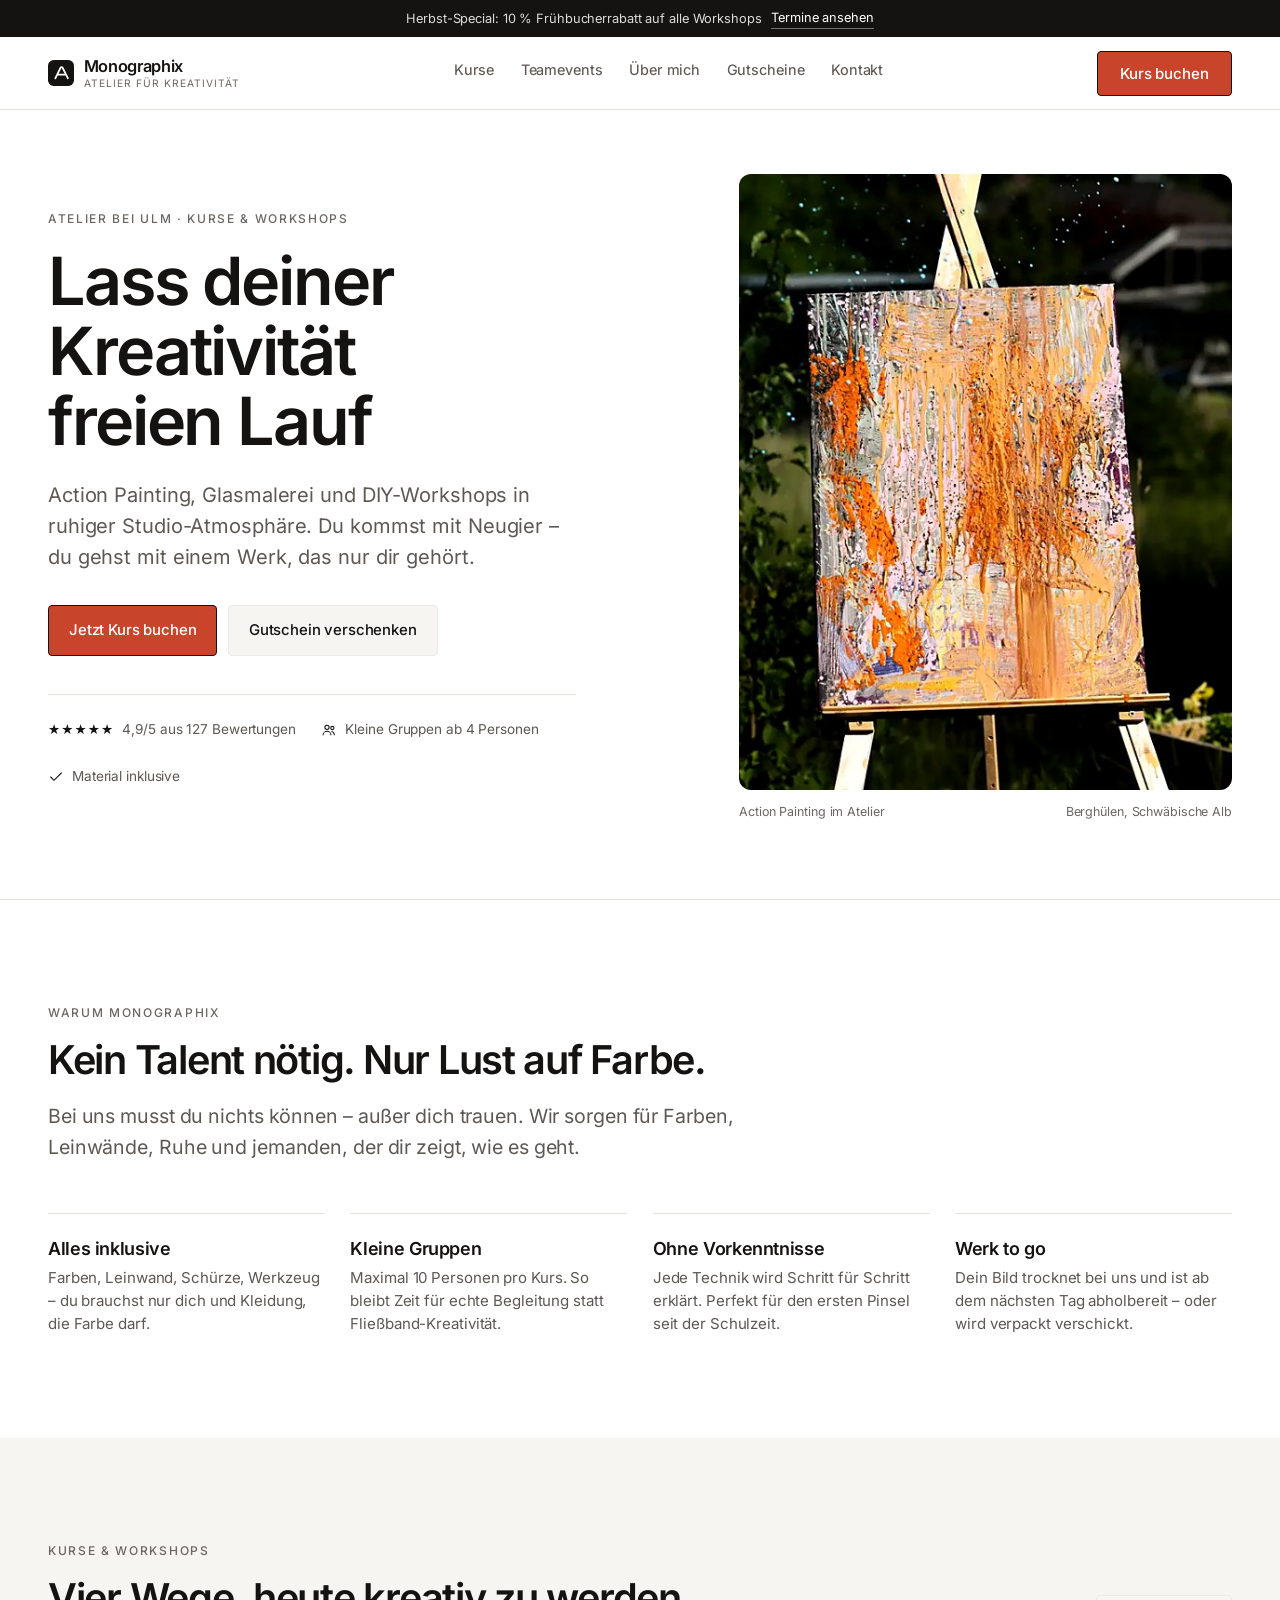
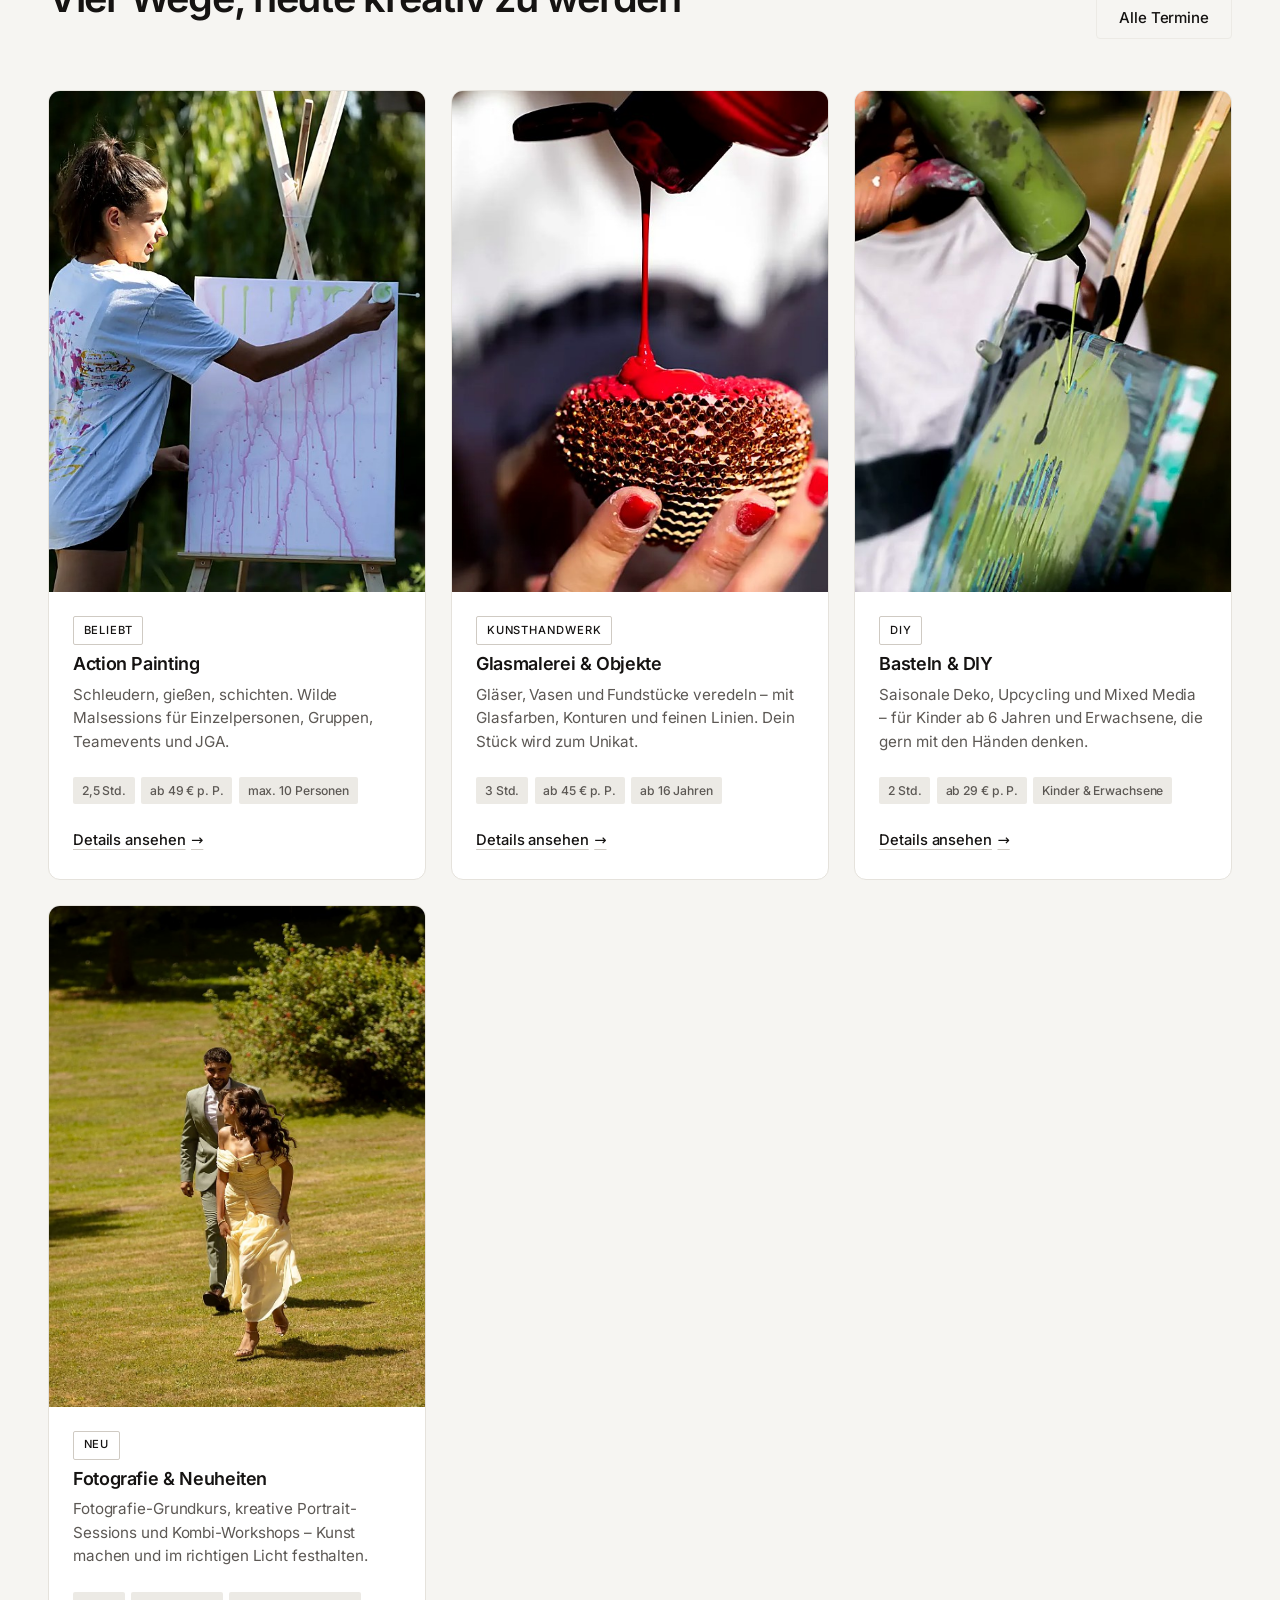
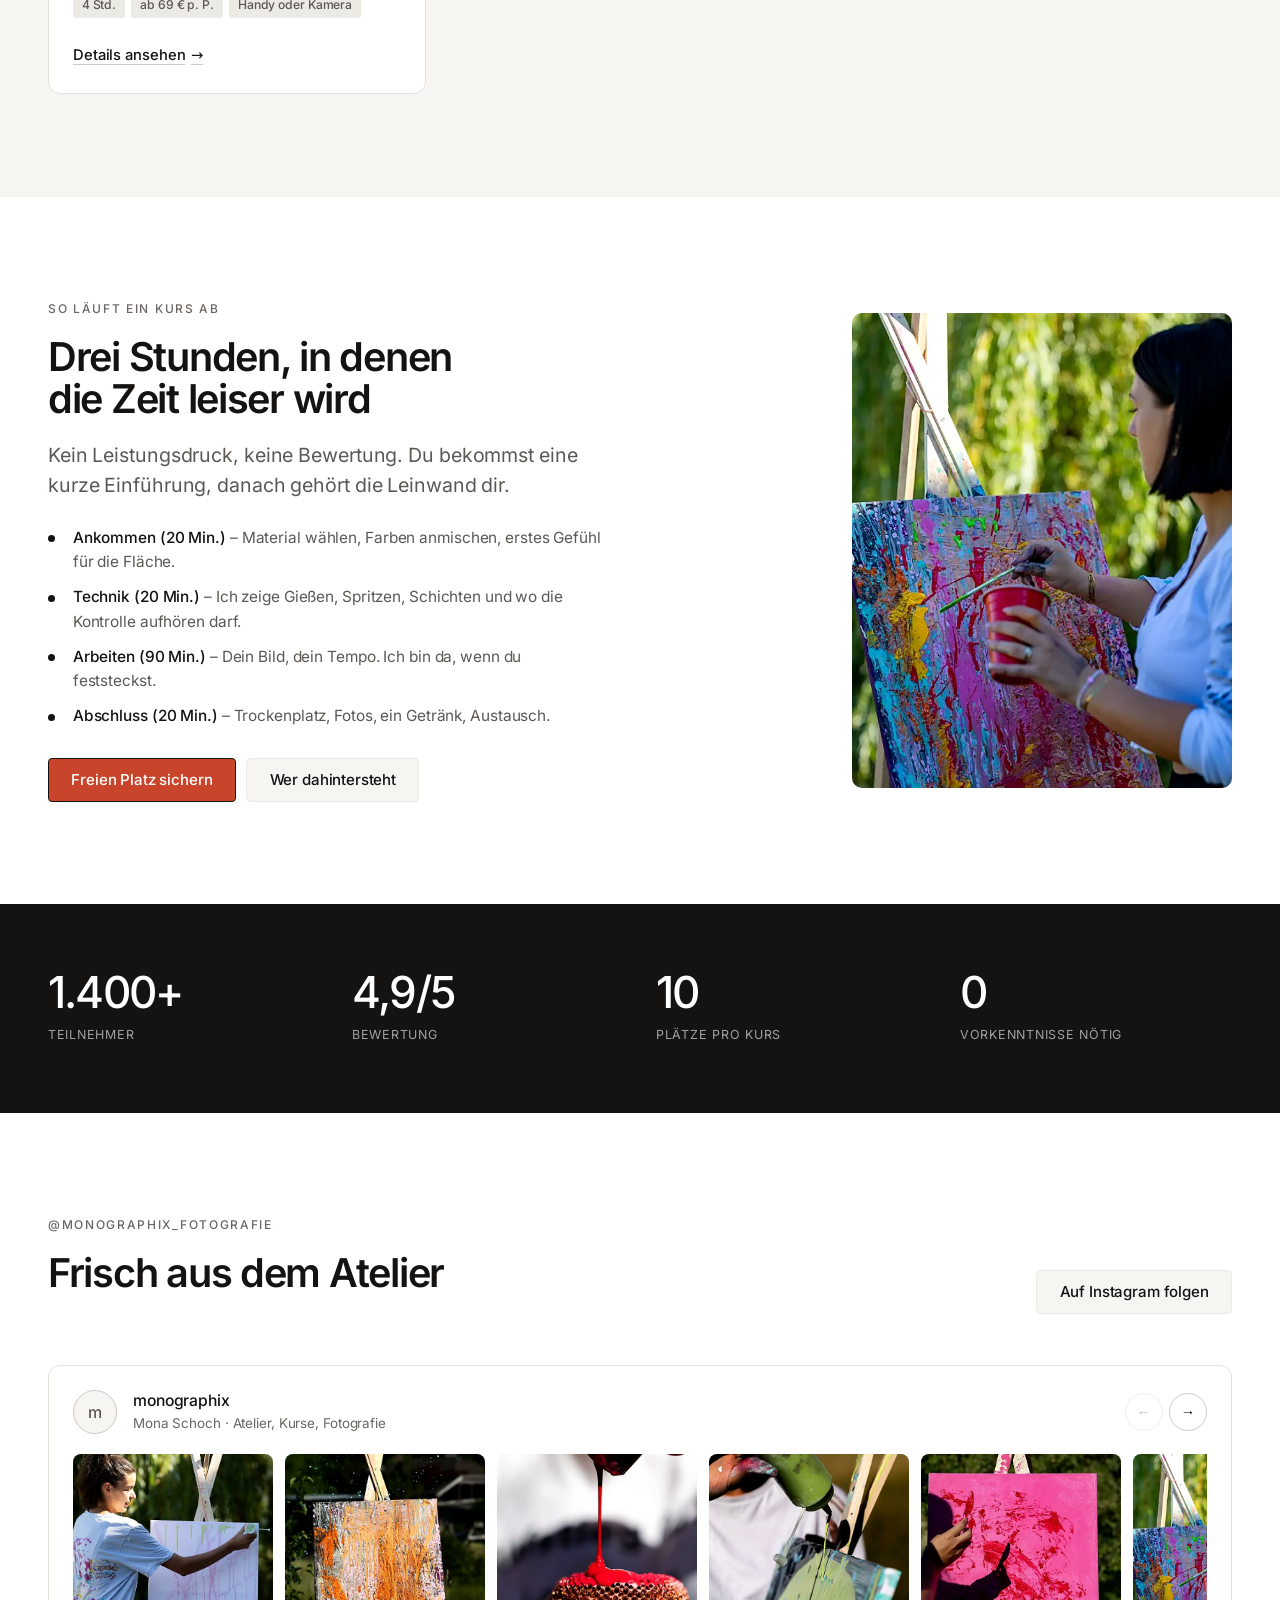
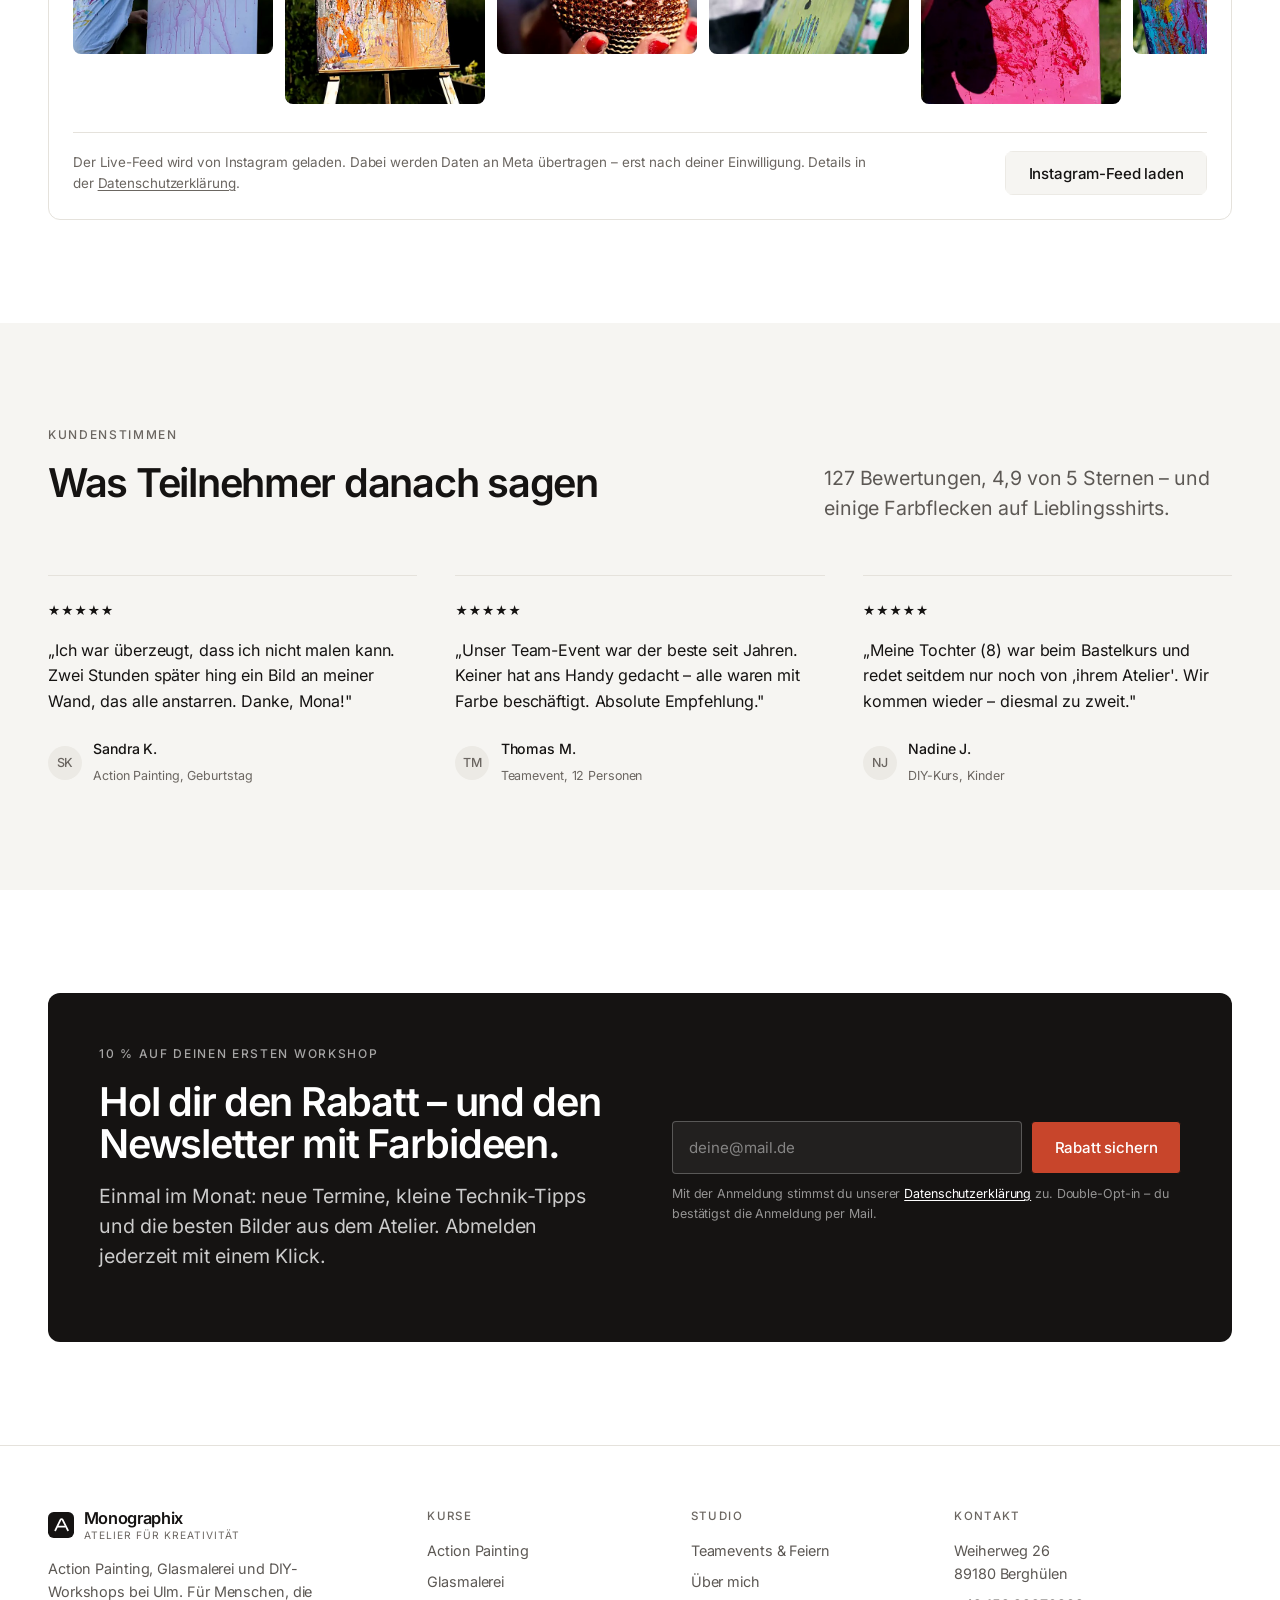
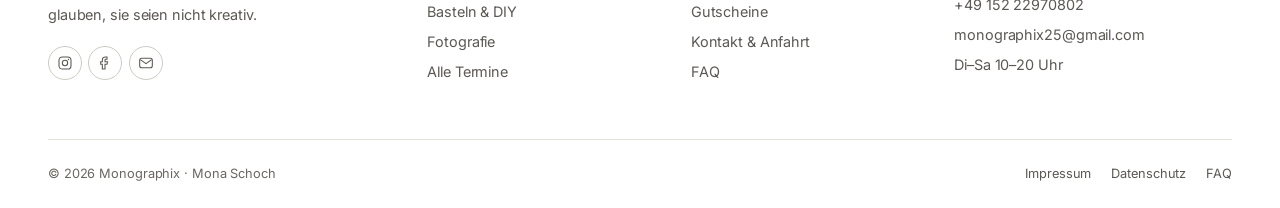
==== index.html @ a3a3164a "Monographix Website: Kurse, Teamevents, Gutscheine, Kontakt" ====
<!DOCTYPE html>
<html lang="de">
<head>
<meta charset="utf-8">
<meta name="viewport" content="width=device-width, initial-scale=1">
<title>Monographix – Action Painting &amp; Kunstworkshops bei Ulm</title>
<meta name="description" content="Action Painting, Glasmalerei, DIY-Workshops und Fotokurse im Atelier Monographix bei Ulm. Kleine Gruppen, alle Materialien inklusive, keine Vorkenntnisse nötig. Jetzt Platz sichern.">
<link rel="canonical" href="https://www.monographix-studio.de/">
<meta property="og:type" content="website">
<meta property="og:title" content="Monographix – Lass deiner Kreativität freien Lauf">
<meta property="og:description" content="Action Painting & Kunstworkshops bei Ulm: Farbe, Ruhe und ein Werk, das du mit nach Hause nimmst.">
<meta property="og:image" content="assets/img/photos/hero.jpg">
<meta name="theme-color" content="#151312">
<link rel="icon" href="assets/img/favicon.svg" type="image/svg+xml">
<link rel="preload" href="assets/fonts/inter-latin.woff2" as="font" type="font/woff2" crossorigin>
<link rel="stylesheet" href="assets/css/style.css">
<script>document.documentElement.classList.add("js");</script>

<link rel="preload" as="image" href="assets/img/photos/hero.jpg" fetchpriority="high">
<script type="application/ld+json">
{
  "@context": "https://schema.org",
  "@type": "ArtStudio",
  "name": "Monographix – Atelier für Action Painting & Kunstworkshops",
  "image": "assets/img/photos/hero.jpg",
  "url": "https://www.monographix-studio.de/",
  "telephone": "+49 152 22970802",
  "email": "monographix25@gmail.com",
  "priceRange": "€€",
  "address": {
    "@type": "PostalAddress",
    "streetAddress": "Weiherweg 26",
    "postalCode": "89180",
    "addressLocality": "Berghülen",
    "addressRegion": "Baden-Württemberg",
    "addressCountry": "DE"
  },
  "sameAs": ["https://www.instagram.com/monographix_fotografie/"],
  "openingHoursSpecification": [{
    "@type": "OpeningHoursSpecification",
    "dayOfWeek": ["Tuesday","Wednesday","Thursday","Friday","Saturday"],
    "opens": "10:00",
    "closes": "20:00"
  }]
}
</script>
</head>
<body>
<a class="skip-link" href="#main">Zum Inhalt springen</a>

<div class="topbar">
  <div class="topbar__inner">
    <span>Herbst-Special: 10&nbsp;% Frühbucherrabatt auf alle Workshops</span>
    <a href="kurse.html">Termine ansehen</a>
  </div>
</div>

<header class="site-header">
  <div class="container">
    <nav class="nav" aria-label="Hauptnavigation">
      <a class="brand" href="index.html">
        <img class="brand__mark" src="assets/img/logo.svg" alt="" width="26" height="26">
        <span>Monographix<small>Atelier für Kreativität</small></span>
      </a>
      <ul class="nav__links" id="nav-links">
        <li><a href="kurse.html">Kurse</a></li>
        <li><a href="teamevents.html">Teamevents</a></li>
        <li><a href="ueber-mich.html">Über mich</a></li>
        <li><a href="gutscheine.html">Gutscheine</a></li>
        <li><a href="kontakt.html">Kontakt</a></li>
      </ul>
      <div class="nav__cta">
        <a class="btn" href="kurse.html#buchen">Kurs buchen</a>
        <button class="nav__toggle" type="button" aria-expanded="false" aria-controls="nav-links" aria-label="Menü öffnen"><span aria-hidden="true"></span></button>
      </div>
    </nav>
  </div>
</header>

<main id="main">

  <!-- Hero -->
  <section class="hero">
    <div class="container hero__inner">
      <div class="hero__copy">
        <p class="eyebrow">Atelier bei Ulm · Kurse &amp; Workshops</p>
        <h1>Lass deiner Kreativität <em>freien Lauf</em></h1>
        <p class="lead">Action Painting, Glasmalerei und DIY-Workshops in ruhiger Studio-Atmosphäre. Du kommst mit Neugier – du gehst mit einem Werk, das nur dir gehört.</p>
        <div class="btn-row hero__actions">
          <a class="btn btn--lg" href="kurse.html#buchen">Jetzt Kurs buchen</a>
          <a class="btn btn--ghost btn--lg" href="gutscheine.html">Gutschein verschenken</a>
        </div>
        <div class="hero__proof">
          <div class="hero__proof-item">
            <span class="stars" aria-hidden="true">★★★★★</span>
            <span>4,9/5 aus 127 Bewertungen</span>
          </div>
          <div class="hero__proof-item">
            <svg viewBox="0 0 24 24" fill="none" stroke="currentColor" stroke-width="1.6" aria-hidden="true"><circle cx="9" cy="8" r="3.2"/><circle cx="17" cy="9" r="2.4"/><path d="M3 20c0-3.3 2.7-6 6-6s6 2.7 6 6M15.5 14.2c2.6.4 4.5 2.7 4.5 5.8"/></svg>
            <span>Kleine Gruppen ab 4 Personen</span>
          </div>
          <div class="hero__proof-item">
            <svg viewBox="0 0 24 24" fill="none" stroke="currentColor" stroke-width="1.6" stroke-linecap="round" aria-hidden="true"><path d="M20 6 9 17l-5-5"/></svg>
            <span>Material inklusive</span>
          </div>
        </div>
      </div>

      <figure class="hero__media">
        <img src="assets/img/photos/hero.jpg" alt="Staffelei mit abstraktem Bild in Orange und Rosa im Garten des Ateliers" width="530" height="662" fetchpriority="high">
        <figcaption>
          <span>Action Painting im Atelier</span>
          <span>Berghülen, Schwäbische Alb</span>
        </figcaption>
      </figure>
    </div>
  </section>

  <!-- Vorteile -->
  <section class="section">
    <div class="container">
      <div class="section-head reveal">
        <p class="eyebrow">Warum Monographix</p>
        <h2>Kein Talent nötig. Nur Lust auf Farbe.</h2>
        <p class="lead">Bei uns musst du nichts können – außer dich trauen. Wir sorgen für Farben, Leinwände, Ruhe und jemanden, der dir zeigt, wie es geht.</p>
      </div>
      <div class="grid grid-4">
        <div class="feature reveal">
          <h3>Alles inklusive</h3>
          <p>Farben, Leinwand, Schürze, Werkzeug – du brauchst nur dich und Kleidung, die Farbe darf.</p>
        </div>
        <div class="feature reveal">
          <h3>Kleine Gruppen</h3>
          <p>Maximal 10 Personen pro Kurs. So bleibt Zeit für echte Begleitung statt Fließband-Kreativität.</p>
        </div>
        <div class="feature reveal">
          <h3>Ohne Vorkenntnisse</h3>
          <p>Jede Technik wird Schritt für Schritt erklärt. Perfekt für den ersten Pinsel seit der Schulzeit.</p>
        </div>
        <div class="feature reveal">
          <h3>Werk to go</h3>
          <p>Dein Bild trocknet bei uns und ist ab dem nächsten Tag abholbereit – oder wird verpackt verschickt.</p>
        </div>
      </div>
    </div>
  </section>

  <!-- Kurse -->
  <section class="section section--cream" id="kurse">
    <div class="container">
      <div class="section-head section-head--row reveal">
        <div>
          <p class="eyebrow">Kurse &amp; Workshops</p>
          <h2>Vier Wege, heute kreativ zu werden</h2>
        </div>
        <a class="btn btn--ghost" href="kurse.html">Alle Termine</a>
      </div>

      <div class="grid grid-2">
        <article class="card reveal">
          <div class="card__media">
            <img src="assets/img/photos/action.jpg" alt="Teilnehmerin lässt rosa Farbe auf eine Leinwand tropfen" width="1200" height="900" loading="lazy">
          </div>
          <div class="card__body">
            <span class="badge">Beliebt</span>
            <h3>Action Painting</h3>
            <p>Schleudern, gießen, schichten. Wilde Malsessions für Einzelpersonen, Gruppen, Teamevents und JGA.</p>
            <div class="card__meta">
              <span class="tag">2,5 Std.</span>
              <span class="tag">ab 49 € p. P.</span>
              <span class="tag">max. 10 Personen</span>
            </div>
            <a class="card__link" href="action-painting.html">Details ansehen</a>
          </div>
        </article>

        <article class="card reveal">
          <div class="card__media">
            <img src="assets/img/photos/glas.jpg" alt="Rote Glasfarbe wird über ein vergoldetes Herz gegossen" width="1200" height="900" loading="lazy">
          </div>
          <div class="card__body">
            <span class="badge">Kunsthandwerk</span>
            <h3>Glasmalerei &amp; Objekte</h3>
            <p>Gläser, Vasen und Fundstücke veredeln – mit Glasfarben, Konturen und feinen Linien. Dein Stück wird zum Unikat.</p>
            <div class="card__meta">
              <span class="tag">3 Std.</span>
              <span class="tag">ab 45 € p. P.</span>
              <span class="tag">ab 16 Jahren</span>
            </div>
            <a class="card__link" href="glasmalerei.html">Details ansehen</a>
          </div>
        </article>

        <article class="card reveal">
          <div class="card__media">
            <img src="assets/img/photos/basteln.jpg" alt="Grüne Farbe wird aus einer Flasche auf eine Leinwand gegossen" width="1200" height="900" loading="lazy">
          </div>
          <div class="card__body">
            <span class="badge">DIY</span>
            <h3>Basteln &amp; DIY</h3>
            <p>Saisonale Deko, Upcycling und Mixed Media – für Kinder ab 6 Jahren und Erwachsene, die gern mit den Händen denken.</p>
            <div class="card__meta">
              <span class="tag">2 Std.</span>
              <span class="tag">ab 29 € p. P.</span>
              <span class="tag">Kinder &amp; Erwachsene</span>
            </div>
            <a class="card__link" href="basteln-diy.html">Details ansehen</a>
          </div>
        </article>

        <article class="card reveal">
          <div class="card__media">
            <img src="assets/img/photos/foto-hochzeit.jpg" alt="Brautpaar auf einer Wiese – Fotografie im natürlichen Licht" width="900" height="1125" loading="lazy">
          </div>
          <div class="card__body">
            <span class="badge">Neu</span>
            <h3>Fotografie &amp; Neuheiten</h3>
            <p>Fotografie-Grundkurs, kreative Portrait-Sessions und Kombi-Workshops – Kunst machen und im richtigen Licht festhalten.</p>
            <div class="card__meta">
              <span class="tag">4 Std.</span>
              <span class="tag">ab 69 € p. P.</span>
              <span class="tag">Handy oder Kamera</span>
            </div>
            <a class="card__link" href="fotografie.html">Details ansehen</a>
          </div>
        </article>
      </div>
    </div>
  </section>

  <!-- Ablauf / editorial -->
  <section class="section">
    <div class="container">
      <div class="split">
        <div class="reveal">
          <p class="eyebrow">So läuft ein Kurs ab</p>
          <h2>Drei Stunden, in denen die Zeit leiser wird</h2>
          <p class="lead">Kein Leistungsdruck, keine Bewertung. Du bekommst eine kurze Einführung, danach gehört die Leinwand dir.</p>
          <ol class="checklist" style="margin-top:1.6rem">
            <li><strong>Ankommen (20 Min.)</strong> – Material wählen, Farben anmischen, erstes Gefühl für die Fläche.</li>
            <li><strong>Technik (20 Min.)</strong> – Ich zeige Gießen, Spritzen, Schichten und wo die Kontrolle aufhören darf.</li>
            <li><strong>Arbeiten (90 Min.)</strong> – Dein Bild, dein Tempo. Ich bin da, wenn du feststeckst.</li>
            <li><strong>Abschluss (20 Min.)</strong> – Trockenplatz, Fotos, ein Getränk, Austausch.</li>
          </ol>
          <div class="btn-row" style="margin-top:1.8rem">
            <a class="btn" href="kurse.html#buchen">Freien Platz sichern</a>
            <a class="btn btn--ghost" href="ueber-mich.html">Wer dahintersteht</a>
          </div>
        </div>
        <figure class="reveal" style="margin:0">
          <img src="assets/img/photos/portrait.jpg" alt="Mona Schoch arbeitet an einer farbigen Leinwand im Atelier" width="595" height="744" loading="lazy" style="display:block;width:100%;max-width:380px;margin-left:auto;aspect-ratio:4/5;object-fit:cover;border-radius:10px;background:var(--paper-3)">
        </figure>
      </div>
    </div>
  </section>

  <!-- Zahlen -->
  <section class="section section--dark section--tight">
    <div class="container">
      <div class="stat-row">
        <div class="stat reveal"><b>1.400+</b><span>Teilnehmer</span></div>
        <div class="stat reveal"><b>4,9/5</b><span>Bewertung</span></div>
        <div class="stat reveal"><b>10</b><span>Plätze pro Kurs</span></div>
        <div class="stat reveal"><b>0</b><span>Vorkenntnisse nötig</span></div>
      </div>
    </div>
  </section>

  <!-- Instagram -->
  <section class="section" id="instagram">
    <div class="container">
      <div class="section-head section-head--row reveal">
        <div>
          <p class="eyebrow">@monographix_fotografie</p>
          <h2>Frisch aus dem Atelier</h2>
        </div>
        <a class="btn btn--ghost" href="https://www.instagram.com/monographix_fotografie/" target="_blank" rel="noopener noreferrer">Auf Instagram folgen</a>
      </div>

      <div class="ig reveal" data-slider>
        <div class="ig__shell">
          <div class="ig__head">
            <div class="ig__avatar" aria-hidden="true">m</div>
            <div class="ig__who">
              <b>monographix</b>
              <span>Mona Schoch · Atelier, Kurse, Fotografie</span>
            </div>
            <div class="ig__slider-nav">
              <button class="slider-btn" type="button" data-slider-prev aria-label="Vorherige Bilder">←</button>
              <button class="slider-btn" type="button" data-slider-next aria-label="Nächste Bilder">→</button>
            </div>
          </div>

          <div class="ig__grid" tabindex="0" role="group" aria-label="Instagram-Galerie, scrollbar">
            <a class="ig__item" href="https://www.instagram.com/monographix_fotografie/" target="_blank" rel="noopener noreferrer">
              <img src="assets/img/photos/action.jpg" alt="Rosa Farbe tropft auf die Leinwand" width="1000" height="1000" loading="lazy">
            </a>
            <a class="ig__item tall" href="https://www.instagram.com/monographix_fotografie/" target="_blank" rel="noopener noreferrer">
              <img src="assets/img/photos/hero.jpg" alt="Fertiges Bild auf der Staffelei" width="1000" height="1250" loading="lazy">
            </a>
            <a class="ig__item" href="https://www.instagram.com/monographix_fotografie/" target="_blank" rel="noopener noreferrer">
              <img src="assets/img/photos/glas.jpg" alt="Rote Farbe auf vergoldetem Objekt" width="1000" height="1000" loading="lazy">
            </a>
            <a class="ig__item" href="https://www.instagram.com/monographix_fotografie/" target="_blank" rel="noopener noreferrer">
              <img src="assets/img/photos/basteln.jpg" alt="Grüne Farbe wird gegossen" width="1000" height="1000" loading="lazy">
            </a>
            <a class="ig__item tall" href="https://www.instagram.com/monographix_fotografie/" target="_blank" rel="noopener noreferrer">
              <img src="assets/img/photos/fotografie.jpg" alt="Pinke Leinwand im Sonnenlicht" width="1000" height="1250" loading="lazy">
            </a>
            <a class="ig__item" href="https://www.instagram.com/monographix_fotografie/" target="_blank" rel="noopener noreferrer">
              <img src="assets/img/photos/portrait.jpg" alt="Arbeiten an einer bunten Leinwand" width="1000" height="1000" loading="lazy">
            </a>
            <a class="ig__item tall" href="https://www.instagram.com/monographix_fotografie/" target="_blank" rel="noopener noreferrer">
              <img src="assets/img/photos/g2.jpg" alt="Stillleben mit Glaslampe und Blumen" width="900" height="1125" loading="lazy">
            </a>
            <a class="ig__item" href="https://www.instagram.com/monographix_fotografie/" target="_blank" rel="noopener noreferrer">
              <img src="assets/img/photos/g3.jpg" alt="Kerzen und Rosen auf Holz" width="900" height="1125" loading="lazy">
            </a>
            <a class="ig__item" href="https://www.instagram.com/monographix_fotografie/" target="_blank" rel="noopener noreferrer">
              <img src="assets/img/photos/g1.jpg" alt="Paar-Portrait im hellen Licht" width="900" height="1125" loading="lazy">
            </a>
            <a class="ig__item tall" href="https://www.instagram.com/monographix_fotografie/" target="_blank" rel="noopener noreferrer">
              <img src="assets/img/photos/g6.jpg" alt="Waldweg im Herbstlicht" width="900" height="1125" loading="lazy">
            </a>
            <a class="ig__item" href="https://www.instagram.com/monographix_fotografie/" target="_blank" rel="noopener noreferrer">
              <img src="assets/img/photos/g5.jpg" alt="Küstenstraße im Abendlicht" width="900" height="1125" loading="lazy">
            </a>
          </div>

          <div class="ig__consent">
            <p>
              Der Live-Feed wird von Instagram geladen. Dabei werden Daten an Meta übertragen – erst nach deiner
              Einwilligung. Details in der <a href="datenschutz.html">Datenschutzerklärung</a>.
            </p>
            <div class="consent-box" data-consent-embed="instagram" data-title="Instagram-Feed von monographix" data-height="420" style="border:0;background:none;min-height:0;padding:0;display:block">
              <div class="consent-box__inner">
                <button class="btn btn--ghost" type="button" data-consent-accept data-src="https://www.instagram.com/monographix_fotografie/embed">
                  Instagram-Feed laden
                </button>
              </div>
            </div>
          </div>
        </div>
      </div>
    </div>
  </section>

  <!-- Stimmen -->
  <section class="section section--cream">
    <div class="container">
      <div class="section-head section-head--row reveal">
        <div>
          <p class="eyebrow">Kundenstimmen</p>
          <h2>Was Teilnehmer danach sagen</h2>
        </div>
        <p class="lead" style="max-width:34ch;margin:0">127 Bewertungen, 4,9 von 5 Sternen – und einige Farbflecken auf Lieblingsshirts.</p>
      </div>
      <div class="quote-grid">
        <blockquote class="quote reveal">
          <span class="stars" aria-hidden="true">★★★★★</span>
          <p>„Ich war überzeugt, dass ich nicht malen kann. Zwei Stunden später hing ein Bild an meiner Wand, das alle anstarren. Danke, Mona!"</p>
          <div class="quote__person">
            <span class="quote__avatar" aria-hidden="true">SK</span>
            <div><b>Sandra K.</b><span>Action Painting, Geburtstag</span></div>
          </div>
        </blockquote>
        <blockquote class="quote reveal">
          <span class="stars" aria-hidden="true">★★★★★</span>
          <p>„Unser Team-Event war der beste seit Jahren. Keiner hat ans Handy gedacht – alle waren mit Farbe beschäftigt. Absolute Empfehlung."</p>
          <div class="quote__person">
            <span class="quote__avatar" aria-hidden="true">TM</span>
            <div><b>Thomas M.</b><span>Teamevent, 12 Personen</span></div>
          </div>
        </blockquote>
        <blockquote class="quote reveal">
          <span class="stars" aria-hidden="true">★★★★★</span>
          <p>„Meine Tochter (8) war beim Bastelkurs und redet seitdem nur noch von ‚ihrem Atelier'. Wir kommen wieder – diesmal zu zweit."</p>
          <div class="quote__person">
            <span class="quote__avatar" aria-hidden="true">NJ</span>
            <div><b>Nadine J.</b><span>DIY-Kurs, Kinder</span></div>
          </div>
        </blockquote>
      </div>
    </div>
  </section>

  <!-- CTA + Newsletter -->
  <section class="section">
    <div class="container">
      <div class="cta-band reveal">
        <div class="split">
          <div>
            <p class="eyebrow">10 % auf deinen ersten Workshop</p>
            <h2>Hol dir den Rabatt – und den Newsletter mit Farbideen.</h2>
            <p class="lead">Einmal im Monat: neue Termine, kleine Technik-Tipps und die besten Bilder aus dem Atelier. Abmelden jederzeit mit einem Klick.</p>
          </div>
          <div>
            <form data-mailto="monographix25@gmail.com" class="newsletter" data-form data-subject="Newsletter-Anmeldung (10 % Rabatt)" data-endpoint="https://formsubmit.co/ajax/monographix25@gmail.com" novalidate>
              <label class="sr-only" for="nl-mail">E-Mail-Adresse</label>
              <input id="nl-mail" name="email" type="email" required placeholder="deine@mail.de" autocomplete="email">
              <button class="btn" type="submit">Rabatt sichern</button>
              <p class="form-note" style="color:rgba(255,255,255,.55);flex:1 1 100%">
                Mit der Anmeldung stimmst du unserer <a href="datenschutz.html" style="color:#fff">Datenschutzerklärung</a> zu. Double-Opt-in – du bestätigst die Anmeldung per Mail.
              </p>
              <p class="form-status" role="status"></p>
            </form>
          </div>
        </div>
      </div>
    </div>
  </section>

</main>

<footer class="site-footer">
  <div class="container">
    <div class="footer-grid">
      <div>
        <a class="brand" href="index.html">
          <img class="brand__mark" src="assets/img/logo.svg" alt="" width="26" height="26">
          <span>Monographix<small>Atelier für Kreativität</small></span>
        </a>
        <p style="max-width:32ch">Action Painting, Glasmalerei und DIY-Workshops bei Ulm. Für Menschen, die glauben, sie seien nicht kreativ.</p>
        <div class="social-row">
          <a href="https://www.instagram.com/monographix_fotografie/" target="_blank" rel="noopener noreferrer" aria-label="Instagram"><svg viewBox="0 0 24 24" width="16" height="16" fill="none" stroke="currentColor" stroke-width="1.6" aria-hidden="true"><rect x="3" y="3" width="18" height="18" rx="5"/><circle cx="12" cy="12" r="4"/><circle cx="17.2" cy="6.8" r="1.1" fill="currentColor" stroke="none"/></svg></a>
          <a href="https://www.facebook.com/mona.schoch/" target="_blank" rel="noopener noreferrer" aria-label="Facebook"><svg viewBox="0 0 24 24" width="16" height="16" fill="none" stroke="currentColor" stroke-width="1.6" aria-hidden="true"><path d="M15 3h-2.5A4.5 4.5 0 0 0 8 7.5V10H5.5v4H8v7h4v-7h3l.8-4H12V7.5c0-.6.4-1 1-1h2Z"/></svg></a>
          <a href="mailto:monographix25@gmail.com" aria-label="E-Mail schreiben"><svg viewBox="0 0 24 24" width="16" height="16" fill="none" stroke="currentColor" stroke-width="1.6" aria-hidden="true"><rect x="2.5" y="5" width="19" height="14" rx="3"/><path d="m3.5 7 8.5 6 8.5-6"/></svg></a>
        </div>
      </div>
      <div>
        <h3>Kurse</h3>
        <ul>
          <li><a href="action-painting.html">Action Painting</a></li>
          <li><a href="glasmalerei.html">Glasmalerei</a></li>
          <li><a href="basteln-diy.html">Basteln &amp; DIY</a></li>
          <li><a href="fotografie.html">Fotografie</a></li>
          <li><a href="kurse.html">Alle Termine</a></li>
        </ul>
      </div>
      <div>
        <h3>Studio</h3>
        <ul>
          <li><a href="teamevents.html">Teamevents &amp; Feiern</a></li>
          <li><a href="ueber-mich.html">Über mich</a></li>
          <li><a href="gutscheine.html">Gutscheine</a></li>
          <li><a href="kontakt.html">Kontakt &amp; Anfahrt</a></li>
          <li><a href="kontakt.html#faq">FAQ</a></li>
        </ul>
      </div>
      <div>
        <h3>Kontakt</h3>
        <ul>
          <li>Weiherweg 26<br>89180 Berghülen</li>
          <li><a href="tel:+4915222970802">+49 152 22970802</a></li>
          <li><a href="mailto:monographix25@gmail.com">monographix25@gmail.com</a></li>
          <li>Di–Sa 10–20 Uhr</li>
        </ul>
      </div>
    </div>
    <div class="footer-bottom">
      <span>© <span data-year>2026</span> Monographix · Mona Schoch</span>
      <div class="btn-row" style="gap:1.25rem">
        <a href="impressum.html">Impressum</a>
        <a href="datenschutz.html">Datenschutz</a>
        <a href="kontakt.html#faq">FAQ</a>
      </div>
    </div>
  </div>
</footer>

<div class="mobile-cta">
  <a class="btn btn--ghost" href="gutscheine.html">Gutschein</a>
  <a class="btn" href="kurse.html#buchen">Kurs buchen</a>
</div>

<script src="assets/js/main.js" defer></script>
</body>
</html>
---- assets/css/style.css ----
@charset "UTF-8";
/* =========================================================
   MONOGRAPHIX – Atelier für Action Painting & Kunstworkshops
   Designsystem 2.0 – reduziert, editorial, hell

   1. Schriften
   2. Tokens
   3. Basis
   4. Layout
   5. Buttons & Labels
   6. Header
   7. Hero
   8. Sektionen & Karten
   9. Kurse
  10. Instagram
  11. Stimmen
  12. Formulare, Kalender, FAQ
  13. Footer
  14. Utilities & Motion
   ========================================================= */

/* ---------- 1. Schriften ---------- */
@font-face {
  font-family: "Inter";
  src: url("../fonts/inter-latin.woff2") format("woff2");
  font-weight: 400 700;
  font-style: normal;
  font-display: swap;
  unicode-range: U+0000-00FF, U+0131, U+0152-0153, U+02BB-02BC, U+02C6, U+02DA,
    U+02DC, U+0304, U+0308, U+0329, U+2000-206F, U+20AC, U+2122, U+2191, U+2193,
    U+2212, U+2215, U+FEFF, U+FFFD;
}
@font-face {
  font-family: "Inter";
  src: url("../fonts/inter-latin-ext.woff2") format("woff2");
  font-weight: 400 700;
  font-style: normal;
  font-display: swap;
  unicode-range: U+0100-02BA, U+02BD-02C5, U+02C7-02CC, U+02CE-02D7, U+02DD-02FF,
    U+0304, U+0308, U+0329, U+1D00-1DBF, U+1E00-1E9F, U+1EF2-1EFF, U+2020,
    U+20A0-20AB, U+20AD-20C4, U+2113, U+2C60-2C7F, U+A720-A7FF;
}

/* ---------- 2. Tokens ---------- */
:root {
  --ink: #151312;
  --ink-soft: #5c5854;
  --muted: #6b6661;
  --paper: #ffffff;
  --paper-2: #f6f5f2;
  --paper-3: #eceae5;
  --line: #e5e2dc;
  --line-strong: #cfcac3;
  --accent: #c8452b;

  --font-body: "Inter", "Segoe UI", system-ui, -apple-system, sans-serif;

  --radius-s: 4px;
  --radius: 8px;
  --radius-l: 12px;
  --maxw: 1280px;
  --gutter: clamp(1.25rem, 4vw, 3rem);
  --section-y: clamp(4rem, 8vw, 7.5rem);
}

/* ---------- 3. Basis ---------- */
*,
*::before,
*::after {
  box-sizing: border-box;
}
html {
  -webkit-text-size-adjust: 100%;
  scroll-behavior: smooth;
  scroll-padding-top: 96px;
  overflow-x: clip;
}
body {
  margin: 0;
  background: var(--paper);
  color: var(--ink);
  font-family: var(--font-body);
  font-size: clamp(1rem, 0.2vw + 0.96rem, 1.0625rem);
  line-height: 1.6;
  font-weight: 400;
  -webkit-font-smoothing: antialiased;
  overflow-x: hidden;
  letter-spacing: -0.006em;
}
img,
svg,
video {
  max-width: 100%;
  display: block;
}
img {
  height: auto;
}
h1,
h2,
h3,
h4 {
  font-weight: 600;
  line-height: 1.06;
  letter-spacing: -0.032em;
  margin: 0 0 0.5em;
  text-wrap: balance;
}
h1 {
  font-size: clamp(2.35rem, 5.4vw, 4.15rem);
  font-weight: 600;
}
h2 {
  font-size: clamp(1.75rem, 3.1vw, 2.65rem);
}
h3 {
  font-size: clamp(1.12rem, 1vw, 1.28rem);
  line-height: 1.2;
  letter-spacing: -0.02em;
}
p {
  margin: 0 0 1em;
  text-wrap: pretty;
}
a {
  color: inherit;
  text-decoration-thickness: 1px;
  text-underline-offset: 0.18em;
}
a:hover {
  text-decoration-color: var(--ink);
}
ul,
ol {
  margin: 0 0 1em;
  padding-left: 1.05em;
}
li {
  margin-bottom: 0.45em;
}
::selection {
  background: var(--ink);
  color: var(--paper);
}
:focus-visible {
  outline: 2px solid var(--ink);
  outline-offset: 3px;
  border-radius: 2px;
}
.skip-link {
  position: absolute;
  left: 1rem;
  top: -100px;
  z-index: 999;
  background: var(--ink);
  color: var(--paper);
  padding: 0.7rem 1.1rem;
  border-radius: 0 0 6px 6px;
}
.skip-link:focus {
  top: 0;
}

/* ---------- 4. Layout ---------- */
.container {
  width: 100%;
  max-width: var(--maxw);
  margin-inline: auto;
  padding-inline: var(--gutter);
}
.container--narrow {
  max-width: 780px;
}
.section {
  padding-block: var(--section-y);
  position: relative;
}
.section--tight {
  padding-block: clamp(2.5rem, 4.5vw, 4rem);
}
.section--cream {
  background: var(--paper-2);
}
.section--dark {
  background: var(--ink);
  color: var(--paper);
}
.section--dark p,
.section--dark .lead {
  color: rgba(255, 255, 255, 0.72);
}
.eyebrow {
  display: block;
  font-size: 0.75rem;
  font-weight: 500;
  letter-spacing: 0.14em;
  text-transform: uppercase;
  color: var(--muted);
  margin-bottom: 1.1rem;
}
.section--dark .eyebrow {
  color: rgba(255, 255, 255, 0.55);
}
.lead {
  font-size: clamp(1.05rem, 0.45vw + 1rem, 1.22rem);
  color: var(--ink-soft);
  max-width: 60ch;
  line-height: 1.55;
}
.section-head {
  max-width: 720px;
  margin-bottom: clamp(2.25rem, 4vw, 3.5rem);
}
.section-head--center {
  margin-inline: auto;
  text-align: center;
}
.section-head--center .lead {
  margin-inline: auto;
}
.section-head--row {
  display: flex;
  align-items: flex-end;
  justify-content: space-between;
  gap: 2rem;
  max-width: none;
}
@media (max-width: 760px) {
  .section-head--row {
    flex-direction: column;
    align-items: flex-start;
    gap: 1rem;
  }
}
.grid {
  display: grid;
  gap: clamp(1rem, 2vw, 1.75rem);
  align-items: stretch;
}
.grid-2 {
  grid-template-columns: repeat(auto-fit, minmax(min(100%, 320px), 1fr));
}
.grid-3 {
  grid-template-columns: repeat(auto-fit, minmax(min(100%, 280px), 1fr));
}
.grid-4 {
  grid-template-columns: repeat(4, minmax(0, 1fr));
}
@media (max-width: 1000px) {
  .grid-4 {
    grid-template-columns: repeat(2, minmax(0, 1fr));
  }
}
@media (max-width: 560px) {
  .grid-4 {
    grid-template-columns: 1fr;
  }
}
.split {
  display: grid;
  grid-template-columns: 1fr 1fr;
  gap: clamp(2rem, 5vw, 5rem);
  align-items: center;
}
.split > * {
  min-width: 0;
}
@media (max-width: 880px) {
  .split {
    grid-template-columns: 1fr;
  }
}
@media (min-width: 881px) {
  .split--offset {
    grid-template-columns: 0.9fr 1.1fr;
  }
}
.divider {
  height: 1px;
  background: var(--line);
  border: 0;
  margin: 0;
}

/* ---------- 5. Buttons & Labels ---------- */
.btn {
  --btn-bg: var(--accent);
  --btn-fg: #fff;
  display: inline-flex;
  align-items: center;
  justify-content: center;
  gap: 0.5rem;
  padding: 0.85rem 1.4rem;
  font-family: var(--font-body);
  font-size: 0.94rem;
  font-weight: 500;
  letter-spacing: -0.01em;
  line-height: 1;
  color: var(--btn-fg);
  background: var(--btn-bg);
  border: 1px solid var(--ink);
  border-radius: var(--radius-s);
  text-decoration: none;
  cursor: pointer;
  transition: background 0.18s ease, color 0.18s ease, border-color 0.18s ease;
}
.btn:hover {
  --btn-bg: #a5371f;
  border-color: #a5371f;
}
.btn:active {
  transform: translateY(1px);
}
.btn--ghost {
  --btn-bg: var(--paper-2);
  --btn-fg: var(--ink);
  border-color: var(--paper-3);
}
.btn--ghost:hover {
  --btn-bg: var(--paper-3);
  --btn-fg: var(--ink);
  border-color: var(--line-strong);
}
.btn--ghost[aria-pressed="true"] {
  --btn-bg: var(--ink);
  --btn-fg: #fff;
  border-color: var(--ink);
}
.btn--accent,
.btn--yellow {
  --btn-bg: var(--accent);
  --btn-fg: #fff;
}
.section--dark .btn {
  --btn-bg: #fff;
  --btn-fg: var(--ink);
  border-color: #fff;
}
.section--dark .btn:hover {
  --btn-bg: rgba(255, 255, 255, 0.86);
}
.section--dark .btn--ghost {
  --btn-bg: transparent;
  --btn-fg: #fff;
  border-color: rgba(255, 255, 255, 0.35);
}
.section--dark .btn--ghost:hover {
  --btn-bg: rgba(255, 255, 255, 0.08);
  border-color: #fff;
}
.btn--lg {
  padding: 1.05rem 1.8rem;
  font-size: 1rem;
}
.btn--block {
  width: 100%;
}
.btn-row {
  display: flex;
  flex-wrap: wrap;
  gap: 0.65rem;
  align-items: center;
}
.badge {
  display: inline-flex;
  align-items: center;
  align-self: flex-start;
  gap: 0.35rem;
  padding: 0.28rem 0.6rem;
  font-size: 0.7rem;
  font-weight: 500;
  letter-spacing: 0.08em;
  text-transform: uppercase;
  border-radius: 2px;
  background: var(--paper);
  color: var(--ink);
  border: 1px solid var(--line-strong);
}
.badge--pink,
.badge--teal {
  background: var(--ink);
  color: #fff;
  border-color: var(--ink);
}
.badge--outline {
  background: transparent;
}
.tag {
  display: inline-block;
  padding: 0.22rem 0.55rem;
  font-size: 0.76rem;
  font-weight: 500;
  border-radius: 2px;
  background: var(--paper-3);
  color: var(--ink-soft);
  white-space: nowrap;
}

/* ---------- 6. Header ---------- */
.topbar {
  background: var(--ink);
  color: rgba(255, 255, 255, 0.85);
  font-size: 0.8rem;
}
.topbar__inner {
  display: flex;
  align-items: center;
  justify-content: center;
  gap: 0.6rem;
  padding: 0.5rem var(--gutter);
  text-align: center;
  flex-wrap: wrap;
}
.topbar a {
  color: #fff;
  text-decoration: none;
  border-bottom: 1px solid rgba(255, 255, 255, 0.4);
}
.topbar a:hover {
  border-color: #fff;
}
.topbar__spark {
  display: none;
}
.site-header {
  position: sticky;
  top: 0;
  z-index: 100;
  background: rgba(255, 255, 255, 0.92);
  backdrop-filter: blur(12px);
  border-bottom: 1px solid var(--line);
}
.site-header.is-stuck {
  border-bottom-color: var(--line-strong);
}
.nav {
  display: flex;
  align-items: center;
  justify-content: space-between;
  gap: 1.5rem;
  min-height: 72px;
}
.brand {
  display: inline-flex;
  align-items: center;
  gap: 0.6rem;
  font-size: 1.02rem;
  font-weight: 600;
  letter-spacing: -0.02em;
  text-decoration: none;
  color: var(--ink);
  flex: none;
  line-height: 1.1;
}
.brand__mark {
  width: 26px;
  height: 26px;
  flex: none;
}
.brand small {
  display: block;
  font-size: 0.64rem;
  font-weight: 400;
  letter-spacing: 0.1em;
  text-transform: uppercase;
  color: var(--muted);
  margin-top: 2px;
}
.nav__links {
  display: flex;
  align-items: center;
  gap: 0.15rem;
  list-style: none;
  margin: 0;
  padding: 0;
}
.nav__links a {
  display: block;
  padding: 0.5rem 0.75rem;
  font-size: 0.9rem;
  font-weight: 450;
  text-decoration: none;
  color: var(--ink-soft);
  border-radius: var(--radius-s);
  transition: color 0.15s ease, background 0.15s ease;
}
.nav__links a:hover {
  color: var(--ink);
  background: var(--paper-2);
}
.nav__links a[aria-current="page"] {
  color: var(--ink);
  font-weight: 500;
}
.nav__cta {
  display: flex;
  align-items: center;
  gap: 0.6rem;
  flex: none;
}
.nav__toggle {
  display: none;
  width: 40px;
  height: 40px;
  border: 1px solid var(--line-strong);
  border-radius: var(--radius-s);
  background: transparent;
  cursor: pointer;
  padding: 0;
  place-items: center;
}
.nav__toggle span,
.nav__toggle::before,
.nav__toggle::after {
  content: "";
  display: block;
  width: 16px;
  height: 1.5px;
  background: var(--ink);
  border-radius: 1px;
  transition: transform 0.2s ease, opacity 0.2s ease;
}
.nav__toggle span {
  margin: 4px auto;
}
.nav__toggle::before,
.nav__toggle::after {
  margin-inline: auto;
}
@media (max-width: 1040px) {
  .nav__links {
    display: none;
  }
  .nav__toggle {
    display: grid;
  }
  .nav__cta .btn {
    display: none;
  }
}
body.nav-open .nav__links {
  display: flex;
  position: absolute;
  left: var(--gutter);
  right: var(--gutter);
  top: calc(100% + 8px);
  flex-direction: column;
  align-items: stretch;
  gap: 0;
  padding: 0.5rem;
  background: var(--paper);
  border: 1px solid var(--line);
  border-radius: var(--radius);
  box-shadow: 0 24px 48px -24px rgba(0, 0, 0, 0.28);
}
body.nav-open .nav__links a {
  padding: 0.8rem 0.75rem;
  font-size: 1rem;
}

/* ---------- 7. Hero ---------- */
.hero {
  position: relative;
  padding-block: clamp(2.5rem, 5vw, 4.5rem) clamp(3rem, 6vw, 5.5rem);
  border-bottom: 1px solid var(--line);
}
.hero__bg {
  display: none;
}
.hero__sticker {
  display: none;
}
.hero__inner {
  max-width: none;
  display: grid;
  grid-template-columns: 1.12fr 0.88fr;
  gap: clamp(2rem, 5vw, 5rem);
  align-items: center;
}
.hero__actions .btn {
  padding-inline: 1.25rem;
  font-size: 0.93rem;
}
.hero__copy {
  max-width: 33rem;
}
.hero h1 {
  margin-bottom: 0.35em;
}
.hero h1 em {
  font-style: normal;
}
.hero .lead {
  font-size: clamp(1.05rem, 0.5vw + 0.98rem, 1.25rem);
  max-width: 42ch;
}
.hero__actions {
  margin-top: 2rem;
}
.hero__media {
  position: relative;
  margin: 0;
}
.hero__media img {
  width: 100%;
  aspect-ratio: 4 / 5;
  max-height: min(76vh, 740px);
  object-fit: cover;
  border-radius: var(--radius-l);
  background: var(--paper-3);
}
.hero__media figcaption {
  display: flex;
  justify-content: space-between;
  gap: 1rem;
  margin-top: 0.75rem;
  font-size: 0.78rem;
  color: var(--muted);
}
.hero__proof {
  display: flex;
  flex-wrap: wrap;
  align-items: center;
  gap: 1.6rem;
  margin-top: 2.4rem;
  padding-top: 1.5rem;
  border-top: 1px solid var(--line);
  max-width: 34rem;
}
.hero__proof-item {
  display: flex;
  align-items: center;
  gap: 0.5rem;
  font-size: 0.85rem;
  color: var(--ink-soft);
}
.hero__proof-item svg {
  width: 16px;
  height: 16px;
  flex: none;
  color: var(--ink);
}
.stars {
  display: inline-flex;
  gap: 1px;
  color: var(--ink);
  font-size: 0.85rem;
  letter-spacing: 0.08em;
}
@media (max-width: 880px) {
  .hero__inner {
    grid-template-columns: 1fr;
    gap: 2.5rem;
  }
  .hero__copy {
    max-width: none;
  }
  .hero__media img {
    aspect-ratio: 4 / 3;
  }
}

/* ---------- 8. Sektionen & Karten ---------- */
.marquee {
  display: none;
}
.card {
  position: relative;
  display: flex;
  flex-direction: column;
  height: 100%;
  background: var(--paper);
  border: 1px solid var(--line);
  border-radius: var(--radius-l);
  overflow: hidden;
  transition: border-color 0.25s ease, transform 0.25s ease;
}
.card:hover {
  border-color: var(--line-strong);
}
.card__media {
  position: relative;
  aspect-ratio: 3 / 4;
  overflow: hidden;
  background: var(--paper-3);
}
.card__media img {
  width: 100%;
  height: 100%;
  object-fit: cover;
  transition: transform 0.7s cubic-bezier(0.2, 0.6, 0.2, 1);
}
.card:hover .card__media img {
  transform: scale(1.03);
}
.card__media .badge {
  position: absolute;
  top: 0.85rem;
  left: 0.85rem;
  background: rgba(255, 255, 255, 0.94);
  color: var(--ink);
  border-color: transparent;
  backdrop-filter: blur(4px);
}
.card__media .badge--pink {
  background: var(--accent);
  color: #fff;
  border-color: transparent;
}
.card__media .badge--teal {
  background: var(--ink);
  color: #fff;
  border-color: transparent;
}
.card__body {
  display: flex;
  flex-direction: column;
  gap: 0.5rem;
  padding: 1.5rem 1.5rem 1.6rem;
  flex: 1;
}
.card__body h3 {
  margin: 0;
}
.card__body p {
  margin: 0;
  color: var(--ink-soft);
  font-size: 0.95rem;
  line-height: 1.55;
}
.card__meta {
  display: flex;
  flex-wrap: wrap;
  gap: 0.4rem;
  margin-top: auto;
  padding-top: 1rem;
}
.card__link {
  display: inline-flex;
  align-items: center;
  gap: 0.35rem;
  margin-top: 1.1rem;
  font-weight: 500;
  font-size: 0.92rem;
  text-decoration: underline;
  text-decoration-color: var(--line-strong);
  text-underline-offset: 4px;
  color: var(--ink);
  align-self: flex-start;
}
.card__link::after {
  content: "\2192";
  text-decoration: none;
  transition: transform 0.2s ease;
}
.card:hover .card__link::after {
  transform: translateX(3px);
}
.card--flat {
  background: var(--paper);
}
.card--flat:hover {
  border-color: var(--line-strong);
}
.feature {
  padding: 1.75rem 0 0;
  border-top: 1px solid var(--line);
}
.feature__icon {
  display: none;
}
.feature h3 {
  margin-bottom: 0.4rem;
}
.feature p {
  margin: 0;
  font-size: 0.94rem;
  color: var(--ink-soft);
  line-height: 1.55;
}
.grid-4 .feature {
  padding-top: 1.5rem;
}
.stat-row {
  display: grid;
  grid-template-columns: repeat(auto-fit, minmax(150px, 1fr));
  gap: 2rem;
  padding-block: 0.5rem;
}
.stat b {
  display: block;
  font-size: clamp(2rem, 4vw, 2.75rem);
  font-weight: 500;
  letter-spacing: -0.04em;
  line-height: 1;
  margin-bottom: 0.4rem;
}
.stat span {
  font-size: 0.78rem;
  letter-spacing: 0.06em;
  text-transform: uppercase;
  color: var(--muted);
}
.section--dark .stat span {
  color: rgba(255, 255, 255, 0.6);
}
.section--dark .stat b {
  color: #fff;
}

/* ---------- 9. Kurse ---------- */
.page-head {
  padding-block: clamp(2rem, 4vw, 3.25rem) clamp(2rem, 4vw, 3rem);
  background: var(--paper);
  border-bottom: 1px solid var(--line);
}
.page-head h1 {
  font-size: clamp(2.1rem, 4.4vw, 3.4rem);
  margin-top: 0.5rem;
}
.page-head .lead {
  margin-bottom: 0;
}
.breadcrumb {
  display: flex;
  flex-wrap: wrap;
  gap: 0.45rem;
  font-size: 0.82rem;
  color: var(--muted);
  margin: 0 0 1.2rem;
  list-style: none;
  padding: 0;
}
.breadcrumb li {
  margin: 0;
}
.breadcrumb li + li::before {
  content: "/";
  margin-right: 0.45rem;
  color: var(--line-strong);
}
.breadcrumb a {
  text-decoration: none;
  color: var(--ink-soft);
}
.breadcrumb a:hover {
  color: var(--ink);
  text-decoration: underline;
}
.course-detail {
  display: grid;
  grid-template-columns: 1.2fr 0.8fr;
  gap: clamp(2rem, 4vw, 4rem);
  align-items: start;
}
@media (max-width: 920px) {
  .course-detail {
    grid-template-columns: 1fr;
  }
}
.course-figure {
  border-radius: var(--radius-l);
  overflow: hidden;
  margin: 0 0 2rem;
  background: var(--paper-3);
  max-width: 560px;
}
.course-figure img {
  width: 100%;
  aspect-ratio: 3 / 4;
  object-fit: cover;
}
.facts {
  list-style: none;
  padding: 0;
  margin: 0;
  border-top: 1px solid var(--line);
}
.facts li {
  display: flex;
  justify-content: space-between;
  gap: 1rem;
  padding: 0.7rem 0;
  border-bottom: 1px solid var(--line);
  font-size: 0.92rem;
  margin: 0;
}
.facts__k {
  color: var(--muted);
}
.facts__v {
  font-weight: 500;
  text-align: right;
}
.price-block {
  padding: 1.5rem;
  border: 1px solid var(--line-strong);
  border-radius: var(--radius);
  background: var(--paper);
}
.price-block .price {
  font-size: 2.35rem;
  font-weight: 500;
  letter-spacing: -0.04em;
  line-height: 1;
}
.price-block .price small {
  font-size: 0.82rem;
  font-weight: 400;
  letter-spacing: 0;
  color: var(--muted);
}
.price-block ul {
  list-style: none;
  padding: 0;
  margin: 1.2rem 0 1.4rem;
  font-size: 0.91rem;
  color: var(--ink-soft);
}
.price-block li {
  padding-left: 1.3rem;
  position: relative;
  margin-bottom: 0.35rem;
}
.price-block li::before {
  content: "\2013";
  position: absolute;
  left: 0;
  color: var(--muted);
}
.sidebar-card {
  padding: 1.5rem;
  border: 1px solid var(--line);
  border-radius: var(--radius);
  background: var(--paper);
}
.sidebar-card + .sidebar-card {
  margin-top: 1rem;
}
.checklist {
  list-style: none;
  padding: 0;
  margin: 0;
}
.checklist li {
  position: relative;
  padding-left: 1.55rem;
  margin-bottom: 0.65rem;
  font-size: 0.96rem;
  color: var(--ink-soft);
}
.checklist li::before {
  content: "";
  position: absolute;
  left: 0;
  top: 0.62em;
  width: 7px;
  height: 7px;
  border-radius: 50%;
  background: var(--ink);
}
.checklist strong {
  color: var(--ink);
  font-weight: 500;
}

/* ---------- 10. Instagram ---------- */
.ig__shell {
  border: 1px solid var(--line);
  border-radius: var(--radius-l);
  padding: clamp(1rem, 2vw, 1.5rem);
  background: var(--paper);
}
.ig__head {
  display: flex;
  flex-wrap: wrap;
  align-items: center;
  gap: 1rem;
  margin-bottom: 1.25rem;
}
.ig__avatar {
  width: 44px;
  height: 44px;
  border-radius: 50%;
  border: 1px solid var(--line-strong);
  background: var(--paper-2);
  display: grid;
  place-items: center;
  flex: none;
  font-weight: 500;
  color: var(--ink-soft);
  font-size: 1rem;
  overflow: hidden;
}
.ig__who {
  line-height: 1.35;
  flex: 1;
  min-width: 160px;
}
.ig__who b {
  display: block;
  font-weight: 500;
  font-size: 0.98rem;
}
.ig__who span {
  font-size: 0.84rem;
  color: var(--muted);
}
.ig__grid {
  display: grid;
  grid-auto-flow: column;
  grid-auto-columns: minmax(200px, 1fr);
  gap: 0.75rem;
  overflow-x: auto;
  scroll-snap-type: x mandatory;
  padding-bottom: 0.5rem;
  scrollbar-width: thin;
  scrollbar-color: var(--line-strong) transparent;
}
.ig__grid::-webkit-scrollbar {
  height: 6px;
}
.ig__grid::-webkit-scrollbar-thumb {
  background: var(--line-strong);
  border-radius: 99px;
}
.ig__item {
  position: relative;
  scroll-snap-align: start;
  border-radius: var(--radius);
  overflow: hidden;
  aspect-ratio: 1;
  background: var(--paper-3);
  display: block;
}
.ig__item.tall {
  aspect-ratio: 4 / 5;
}
.ig__item img {
  width: 100%;
  height: 100%;
  object-fit: cover;
  transition: transform 0.6s ease;
}
.ig__item:hover img {
  transform: scale(1.04);
}
.ig__item::after {
  display: none;
}
.ig__slider-nav {
  display: flex;
  gap: 0.4rem;
}
.slider-btn {
  width: 38px;
  height: 38px;
  display: grid;
  place-items: center;
  border-radius: 50%;
  border: 1px solid var(--line-strong);
  background: var(--paper);
  cursor: pointer;
  font-size: 0.9rem;
  line-height: 1;
  color: var(--ink);
  transition: border-color 0.15s ease, background 0.15s ease;
}
.slider-btn:hover {
  border-color: var(--ink);
  background: var(--paper-2);
}
.slider-btn:disabled {
  opacity: 0.3;
  cursor: not-allowed;
}
.ig__consent {
  display: flex;
  flex-wrap: wrap;
  align-items: center;
  gap: 1rem;
  margin-top: 1.25rem;
  padding-top: 1.1rem;
  border-top: 1px solid var(--line);
  font-size: 0.84rem;
  color: var(--muted);
}
.ig__consent p {
  margin: 0;
  flex: 1 1 320px;
}
.ig__frame {
  margin-top: 1.2rem;
  border-radius: var(--radius);
  overflow: hidden;
  border: 1px solid var(--line);
  background: var(--paper-2);
  min-height: 380px;
}
.ig__frame iframe {
  width: 100%;
  height: 420px;
  border: 0;
  display: block;
}

/* ---------- 11. Stimmen ---------- */
.quote-grid {
  display: grid;
  grid-template-columns: repeat(3, minmax(0, 1fr));
  gap: clamp(1.5rem, 3vw, 3rem);
}
@media (max-width: 900px) {
  .quote-grid {
    grid-template-columns: 1fr;
    gap: 2rem;
  }
}
.quote {
  display: flex;
  flex-direction: column;
  gap: 1rem;
  padding: 0;
  margin: 0;
  border-top: 1px solid var(--line);
  padding-top: 1.5rem;
}
.quote p {
  margin: 0;
  font-size: 1rem;
  line-height: 1.6;
  color: var(--ink);
}
.quote__person {
  display: flex;
  align-items: center;
  gap: 0.7rem;
  margin-top: auto;
  padding-top: 0.5rem;
}
.quote__avatar {
  width: 34px;
  height: 34px;
  border-radius: 50%;
  display: grid;
  place-items: center;
  font-weight: 500;
  font-size: 0.76rem;
  background: var(--paper-3);
  color: var(--ink-soft);
  flex: none;
}
.quote__person b {
  display: block;
  font-size: 0.88rem;
  font-weight: 500;
}
.quote__person span {
  font-size: 0.78rem;
  color: var(--muted);
}
.section--dark .quote {
  border-color: rgba(255, 255, 255, 0.16);
}
.section--dark .quote p {
  color: #fff;
}
.section--dark .quote__avatar {
  background: rgba(255, 255, 255, 0.12);
  color: #fff;
}

/* ---------- 12. Formulare, Kalender, FAQ ---------- */
.form {
  display: grid;
  gap: 1rem;
}
.form-grid {
  display: grid;
  grid-template-columns: 1fr 1fr;
  gap: 1rem;
}
@media (max-width: 620px) {
  .form-grid {
    grid-template-columns: 1fr;
  }
}
.field {
  display: grid;
  gap: 0.3rem;
}
.field label {
  font-size: 0.82rem;
  font-weight: 500;
  color: var(--ink-soft);
}
.field .hint {
  font-size: 0.76rem;
  color: var(--muted);
}
.field input,
.field select,
.field textarea {
  width: 100%;
  padding: 0.72rem 0.8rem;
  font: inherit;
  font-size: 0.94rem;
  color: var(--ink);
  background: var(--paper);
  border: 1px solid var(--line-strong);
  border-radius: var(--radius-s);
  transition: border-color 0.15s ease, box-shadow 0.15s ease;
}
.field input:focus,
.field select:focus,
.field textarea:focus {
  outline: none;
  border-color: var(--ink);
  box-shadow: 0 0 0 3px rgba(21, 19, 18, 0.08);
}
.field textarea {
  min-height: 120px;
  resize: vertical;
}
.field--full {
  grid-column: 1 / -1;
}
.check {
  display: flex;
  gap: 0.6rem;
  align-items: flex-start;
  font-size: 0.83rem;
  color: var(--ink-soft);
  line-height: 1.5;
}
.check input {
  width: 1rem;
  height: 1rem;
  margin-top: 0.15rem;
  accent-color: var(--ink);
  flex: none;
}
.check a {
  color: var(--ink);
}
.form-note {
  font-size: 0.78rem;
  color: var(--muted);
}
.form-status {
  display: none;
  padding: 0.8rem 1rem;
  border-radius: var(--radius-s);
  font-size: 0.9rem;
  border: 1px solid var(--line-strong);
  background: var(--paper-2);
  color: var(--ink);
}
.form-status.is-visible {
  display: block;
}
.form-status.is-confirm {
  padding: 0;
  border: 0;
  background: none;
}

/* Bestätigung nach dem Absenden */
.confirm {
  border: 1px solid var(--line-strong);
  border-radius: var(--radius);
  background: #fff;
  padding: clamp(1.15rem, 2vw, 1.6rem);
}
.confirm__head {
  display: flex;
  gap: 0.9rem;
  align-items: flex-start;
  margin-bottom: 1.15rem;
}
.confirm__badge {
  width: 36px;
  height: 36px;
  border-radius: 50%;
  background: var(--ink);
  color: #fff;
  display: grid;
  place-items: center;
  flex: none;
}
.confirm__badge svg {
  width: 17px;
  height: 17px;
  stroke: #fff;
}
.confirm__head strong {
  display: block;
  font-size: 1.06rem;
  letter-spacing: -0.02em;
  margin-bottom: 0.15rem;
}
.confirm__head span {
  display: block;
  font-size: 0.9rem;
  color: var(--ink-soft);
}
.confirm__list {
  margin: 0 0 1rem;
  border-top: 1px solid var(--line);
}
.confirm__row {
  display: flex;
  justify-content: space-between;
  align-items: baseline;
  gap: 1rem;
  padding: 0.55rem 0;
  border-bottom: 1px solid var(--line);
  font-size: 0.89rem;
}
.confirm__row dt {
  color: var(--muted);
  flex: none;
}
.confirm__row dd {
  margin: 0;
  font-weight: 500;
  text-align: right;
  word-break: break-word;
}
.confirm__total {
  display: flex;
  justify-content: space-between;
  align-items: baseline;
  gap: 1rem;
  margin: 0 0 0.9rem;
  font-size: 0.95rem;
}
.confirm__total b {
  font-size: 1.15rem;
  font-weight: 600;
  letter-spacing: -0.02em;
}
.confirm__note {
  margin: 0;
  font-size: 0.81rem;
  line-height: 1.5;
  color: var(--muted);
}

.calendar {
  border: 1px solid var(--line);
  border-radius: var(--radius);
  background: var(--paper);
  overflow: hidden;
}
.calendar__head {
  display: flex;
  align-items: center;
  justify-content: space-between;
  gap: 0.5rem;
  padding: 0.75rem 0.9rem;
  border-bottom: 1px solid var(--line);
}
.calendar__title {
  font-weight: 500;
  font-size: 0.95rem;
}
.calendar__grid {
  display: grid;
  grid-template-columns: repeat(7, 1fr);
  gap: 2px;
  padding: 0.6rem;
}
.calendar__dow {
  font-size: 0.66rem;
  font-weight: 500;
  text-align: center;
  color: var(--muted);
  text-transform: uppercase;
  letter-spacing: 0.06em;
  padding-bottom: 0.35rem;
}
.cal-day {
  position: relative;
  aspect-ratio: 1;
  display: grid;
  place-items: center;
  border-radius: 3px;
  border: 1px solid transparent;
  background: transparent;
  font: inherit;
  font-size: 0.84rem;
  color: var(--ink);
  cursor: pointer;
  transition: background 0.12s ease;
}
.cal-day:hover:not(:disabled) {
  background: var(--paper-2);
}
.cal-day.is-free {
  background: var(--paper-2);
  border-color: var(--paper-3);
}
.cal-day.is-free::after {
  content: "";
  position: absolute;
  bottom: 4px;
  width: 3px;
  height: 3px;
  border-radius: 50%;
  background: var(--ink);
}
.cal-day.is-selected {
  background: var(--ink) !important;
  color: #fff;
}
.cal-day.is-selected::after {
  background: #fff;
}
.cal-day:disabled {
  color: var(--line-strong);
  cursor: not-allowed;
}
.calendar__legend {
  display: flex;
  gap: 1.2rem;
  padding: 0 0.9rem 0.9rem;
  font-size: 0.74rem;
  color: var(--muted);
}
.calendar__legend span {
  display: inline-flex;
  align-items: center;
  gap: 0.35rem;
}
.calendar__legend i {
  width: 8px;
  height: 8px;
  border-radius: 2px;
  display: inline-block;
  background: var(--paper-3);
}
.calendar__legend .free i {
  background: var(--ink);
}

.faq {
  display: grid;
  gap: 0;
  border-top: 1px solid var(--line);
}
.faq details {
  border: 0;
  border-bottom: 1px solid var(--line);
  background: transparent;
  padding: 0;
}
.faq summary {
  display: flex;
  align-items: center;
  justify-content: space-between;
  gap: 1rem;
  padding: 1.15rem 0;
  font-size: 1rem;
  font-weight: 500;
  cursor: pointer;
  list-style: none;
}
.faq summary::-webkit-details-marker {
  display: none;
}
.faq summary::after {
  content: "+";
  flex: none;
  font-size: 1.15rem;
  font-weight: 400;
  color: var(--muted);
  transition: transform 0.2s ease;
}
.faq details[open] summary::after {
  content: "\2013";
}
.faq details > *:not(summary) {
  margin: 0 0 1.25rem;
  color: var(--ink-soft);
  font-size: 0.95rem;
  max-width: 68ch;
}

.consent-box {
  position: relative;
  border: 1px solid var(--line);
  border-radius: var(--radius);
  overflow: hidden;
  background: var(--paper-2);
  min-height: 320px;
  display: grid;
  place-items: center;
  text-align: center;
  padding: 2rem 1.5rem;
}
.consent-box__bg {
  display: none;
}
.consent-box__inner {
  position: relative;
  max-width: 40ch;
}
.consent-box iframe {
  position: relative;
  width: 100%;
  height: 360px;
  border: 0;
  display: block;
}

.cta-band {
  position: relative;
  overflow: hidden;
  background: var(--ink);
  color: var(--paper);
  border-radius: var(--radius-l);
  padding: clamp(2rem, 4vw, 3.5rem);
}
.cta-band::before,
.cta-band::after {
  display: none;
}
.cta-band h2 {
  margin-bottom: 0.4em;
}
.cta-band .eyebrow {
  color: rgba(255, 255, 255, 0.62);
}
.cta-band .lead,
.cta-band p {
  color: rgba(255, 255, 255, 0.78);
}
.newsletter {
  display: flex;
  flex-wrap: wrap;
  gap: 0.6rem;
  margin-top: 1.4rem;
  max-width: 520px;
}
.newsletter input[type="email"] {
  flex: 1 1 180px;
  min-width: 0;
  padding: 0.85rem 1rem;
  border-radius: var(--radius-s);
  border: 1px solid rgba(255, 255, 255, 0.25);
  background: rgba(255, 255, 255, 0.06);
  color: #fff;
  font: inherit;
  font-size: 0.94rem;
}
.newsletter .btn {
  flex: 0 0 auto;
  white-space: nowrap;
}

.newsletter input[type="email"]::placeholder {
  color: rgba(255, 255, 255, 0.45);
}
.newsletter input[type="email"]:focus {
  outline: none;
  border-color: #fff;
  background: rgba(255, 255, 255, 0.1);
}

/* ---------- 13. Footer ---------- */
.site-footer {
  background: var(--paper);
  color: var(--ink-soft);
  border-top: 1px solid var(--line);
  padding-block: clamp(2.5rem, 5vw, 4rem) 1.5rem;
  font-size: 0.9rem;
}
.footer-grid {
  display: grid;
  grid-template-columns: 1.5fr 1fr 1fr 1.2fr;
  gap: 2rem;
}
@media (max-width: 900px) {
  .footer-grid {
    grid-template-columns: 1fr 1fr;
  }
}
@media (max-width: 560px) {
  .footer-grid {
    grid-template-columns: 1fr;
  }
}
.site-footer .brand {
  color: var(--ink);
  margin-bottom: 1rem;
}
.site-footer .brand small {
  color: var(--muted);
}
.site-footer h3,
.site-footer h4 {
  font-size: 0.72rem;
  font-weight: 500;
  letter-spacing: 0.12em;
  text-transform: uppercase;
  color: var(--muted);
  margin-bottom: 1rem;
}
.site-footer ul {
  list-style: none;
  padding: 0;
  margin: 0;
}
.site-footer li {
  margin-bottom: 0.45rem;
}
.site-footer a {
  color: var(--ink-soft);
  text-decoration: none;
}
.site-footer a:hover {
  color: var(--ink);
  text-decoration: underline;
}
.footer-bottom {
  display: flex;
  flex-wrap: wrap;
  gap: 1rem;
  justify-content: space-between;
  align-items: center;
  margin-top: 3rem;
  padding-top: 1.5rem;
  border-top: 1px solid var(--line);
  font-size: 0.8rem;
  color: var(--muted);
}
.social-row {
  display: flex;
  gap: 0.4rem;
  margin-top: 1.25rem;
}
.social-row a {
  width: 34px;
  height: 34px;
  display: grid;
  place-items: center;
  border-radius: 50%;
  border: 1px solid var(--line-strong);
  color: var(--ink-soft);
}
.social-row a:hover {
  border-color: var(--ink);
  color: var(--ink);
  text-decoration: none;
}
.mobile-cta {
  position: fixed;
  left: 0;
  right: 0;
  bottom: 0;
  z-index: 90;
  display: none;
  gap: 0.5rem;
  padding: 0.6rem var(--gutter) calc(0.6rem + env(safe-area-inset-bottom));
  background: rgba(255, 255, 255, 0.96);
  backdrop-filter: blur(12px);
  border-top: 1px solid var(--line);
}
.mobile-cta .btn {
  flex: 1;
  padding: 0.75rem 1rem;
  font-size: 0.88rem;
}
@media (max-width: 720px) {
  .mobile-cta {
    display: flex;
  }
  body {
    padding-bottom: 68px;
  }
}

/* ---------- 14. Utilities & Motion ---------- */
.js .reveal {
  opacity: 0;
  transform: translateY(14px);
  transition: opacity 0.7s ease, transform 0.7s cubic-bezier(0.2, 0.7, 0.3, 1);
}
.js .reveal.is-in {
  opacity: 1;
  transform: none;
}
@media (prefers-reduced-motion: reduce) {
  .js .reveal {
    opacity: 1;
    transform: none;
    transition: none;
  }
  html {
    scroll-behavior: auto;
  }
}
.sr-only {
  position: absolute;
  width: 1px;
  height: 1px;
  padding: 0;
  margin: -1px;
  overflow: hidden;
  clip: rect(0, 0, 0, 0);
  white-space: nowrap;
  border: 0;
}
.text-center {
  text-align: center;
}
.mt-0 {
  margin-top: 0;
}
.mb-0 {
  margin-bottom: 0;
}
.stack > * + * {
  margin-top: 1rem;
}
.note {
  padding: 1rem 1.15rem;
  border-left: 2px solid var(--ink);
  background: var(--paper-2);
  border-radius: 0 var(--radius-s) var(--radius-s) 0;
  font-size: 0.92rem;
  color: var(--ink-soft);
}
.legal {
  max-width: 720px;
}
.legal h2 {
  font-size: 1.4rem;
  margin-top: 2.4rem;
}
.legal h3 {
  font-size: 1.05rem;
}
.legal p,
.legal li {
  color: var(--ink-soft);
  font-size: 0.94rem;
}
.gutschein-card {
  position: relative;
  border: 1px solid var(--line);
  border-radius: var(--radius-l);
  overflow: hidden;
  background: var(--paper);
  display: flex;
  flex-direction: column;
}
.gutschein-card:hover {
  border-color: var(--line-strong);
}
.gutschein-card img {
  width: 100%;
  aspect-ratio: 3 / 4;
  object-fit: cover;
  background: var(--paper-3);
}
.gutschein-card__body {
  padding: 1.25rem 1.25rem 1.4rem;
  border-top: 1px solid var(--line);
  display: flex;
  flex-direction: column;
  flex: 1;
}
.gutschein-card__price {
  font-size: 1.75rem;
  font-weight: 500;
  letter-spacing: -0.03em;
  line-height: 1;
}

/* Fehlende Fotos: ruhiger Platzhalter statt "broken image" */
img.img-missing {
  opacity: 0;
}
.card__media.img-empty,
.ig__item.img-empty,
.course-figure.img-empty,
.hero__media.img-empty {
  background-image: linear-gradient(135deg, var(--paper-3), var(--paper-2));
}
.card__media.img-empty::before,
.ig__item.img-empty::before,
.course-figure.img-empty::before,
.hero__media.img-empty::before {
  content: attr(data-label);
  position: absolute;
  inset: 0;
  display: grid;
  place-items: center;
  font-size: 0.72rem;
  letter-spacing: 0.12em;
  text-transform: uppercase;
  color: var(--muted);
}
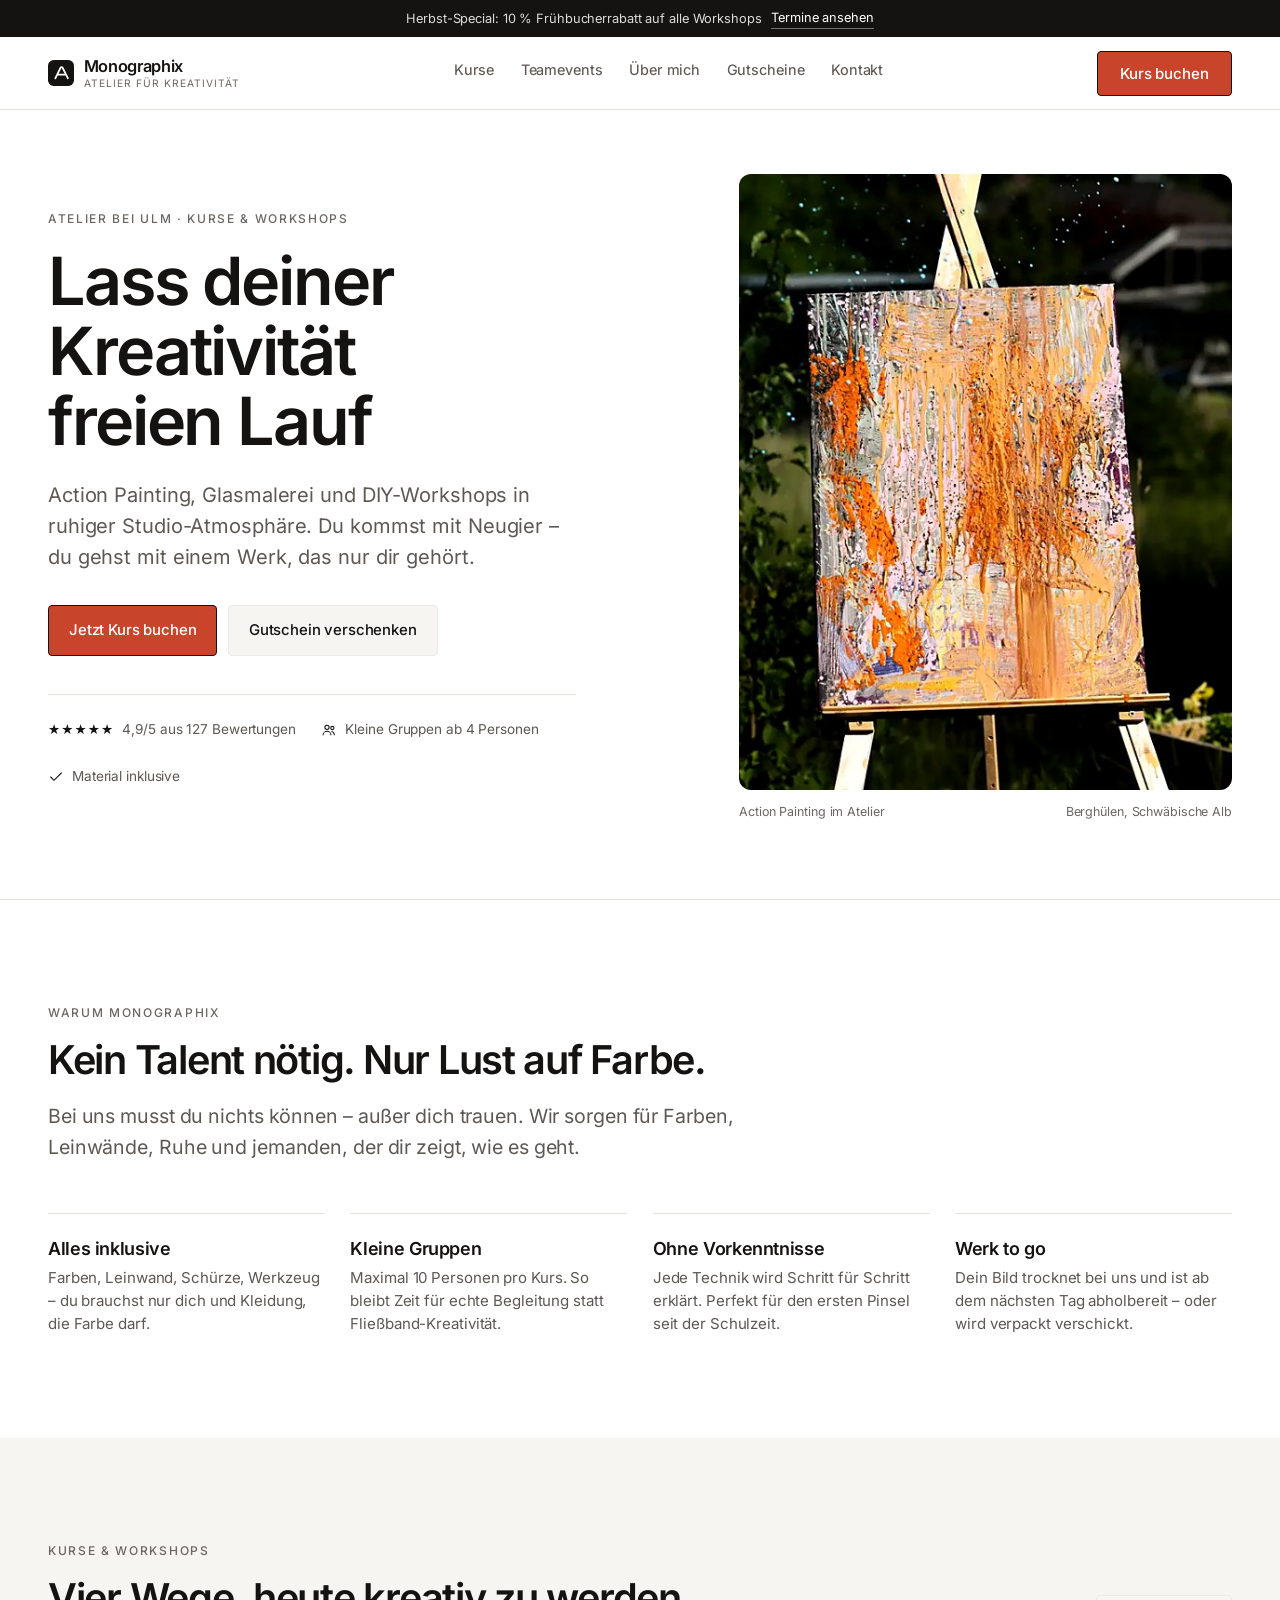
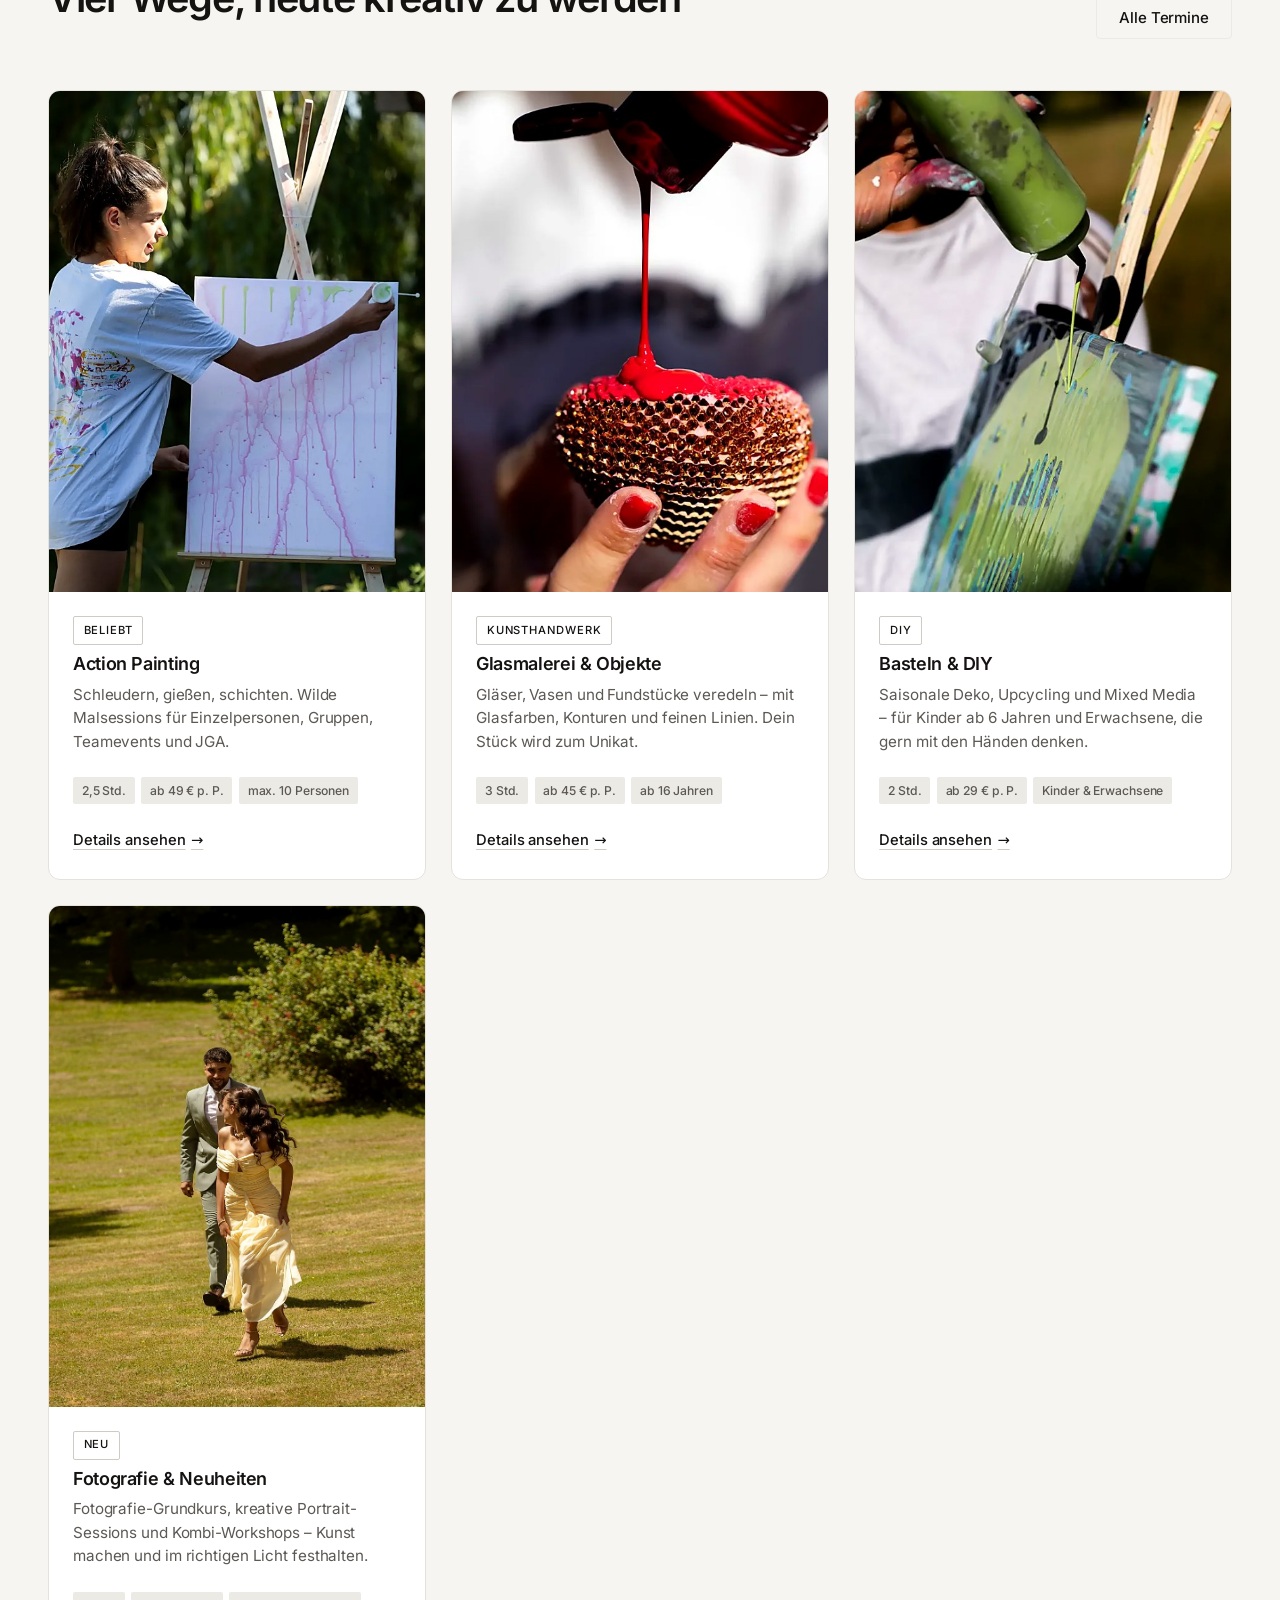
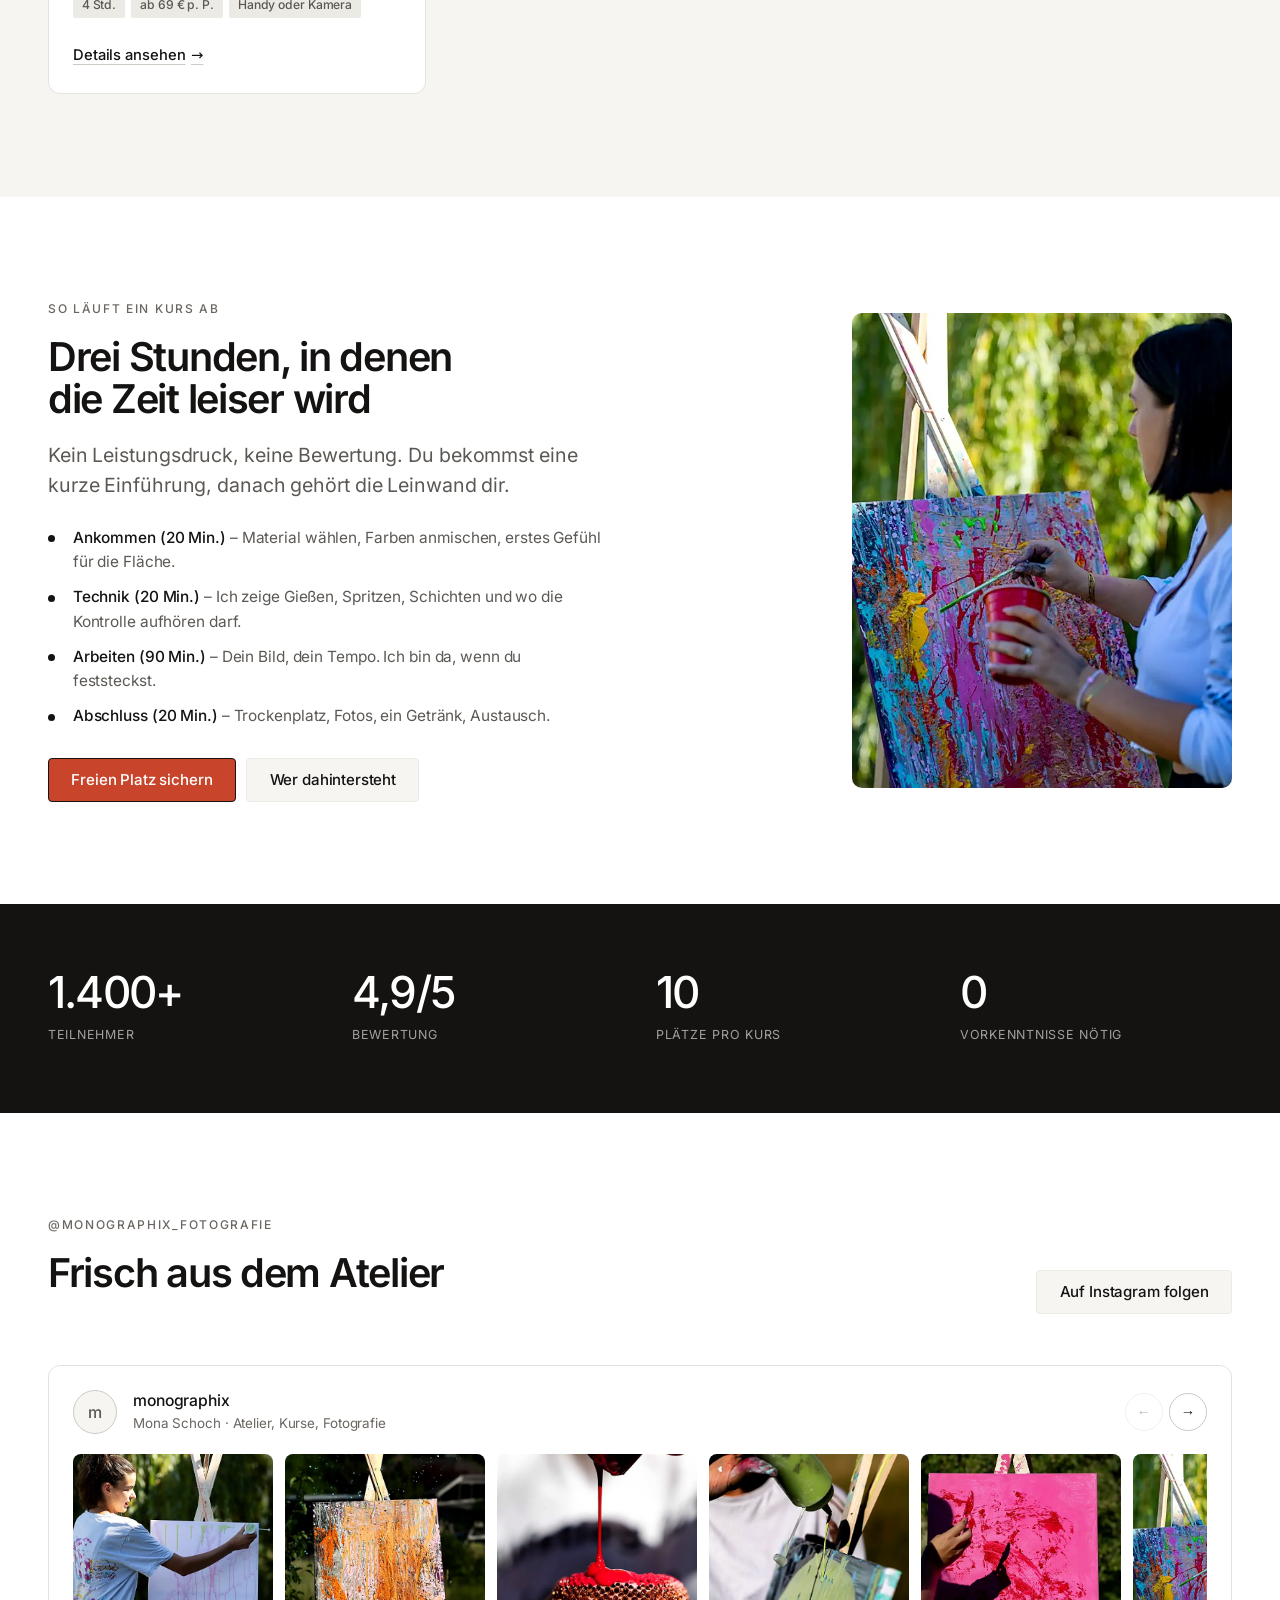
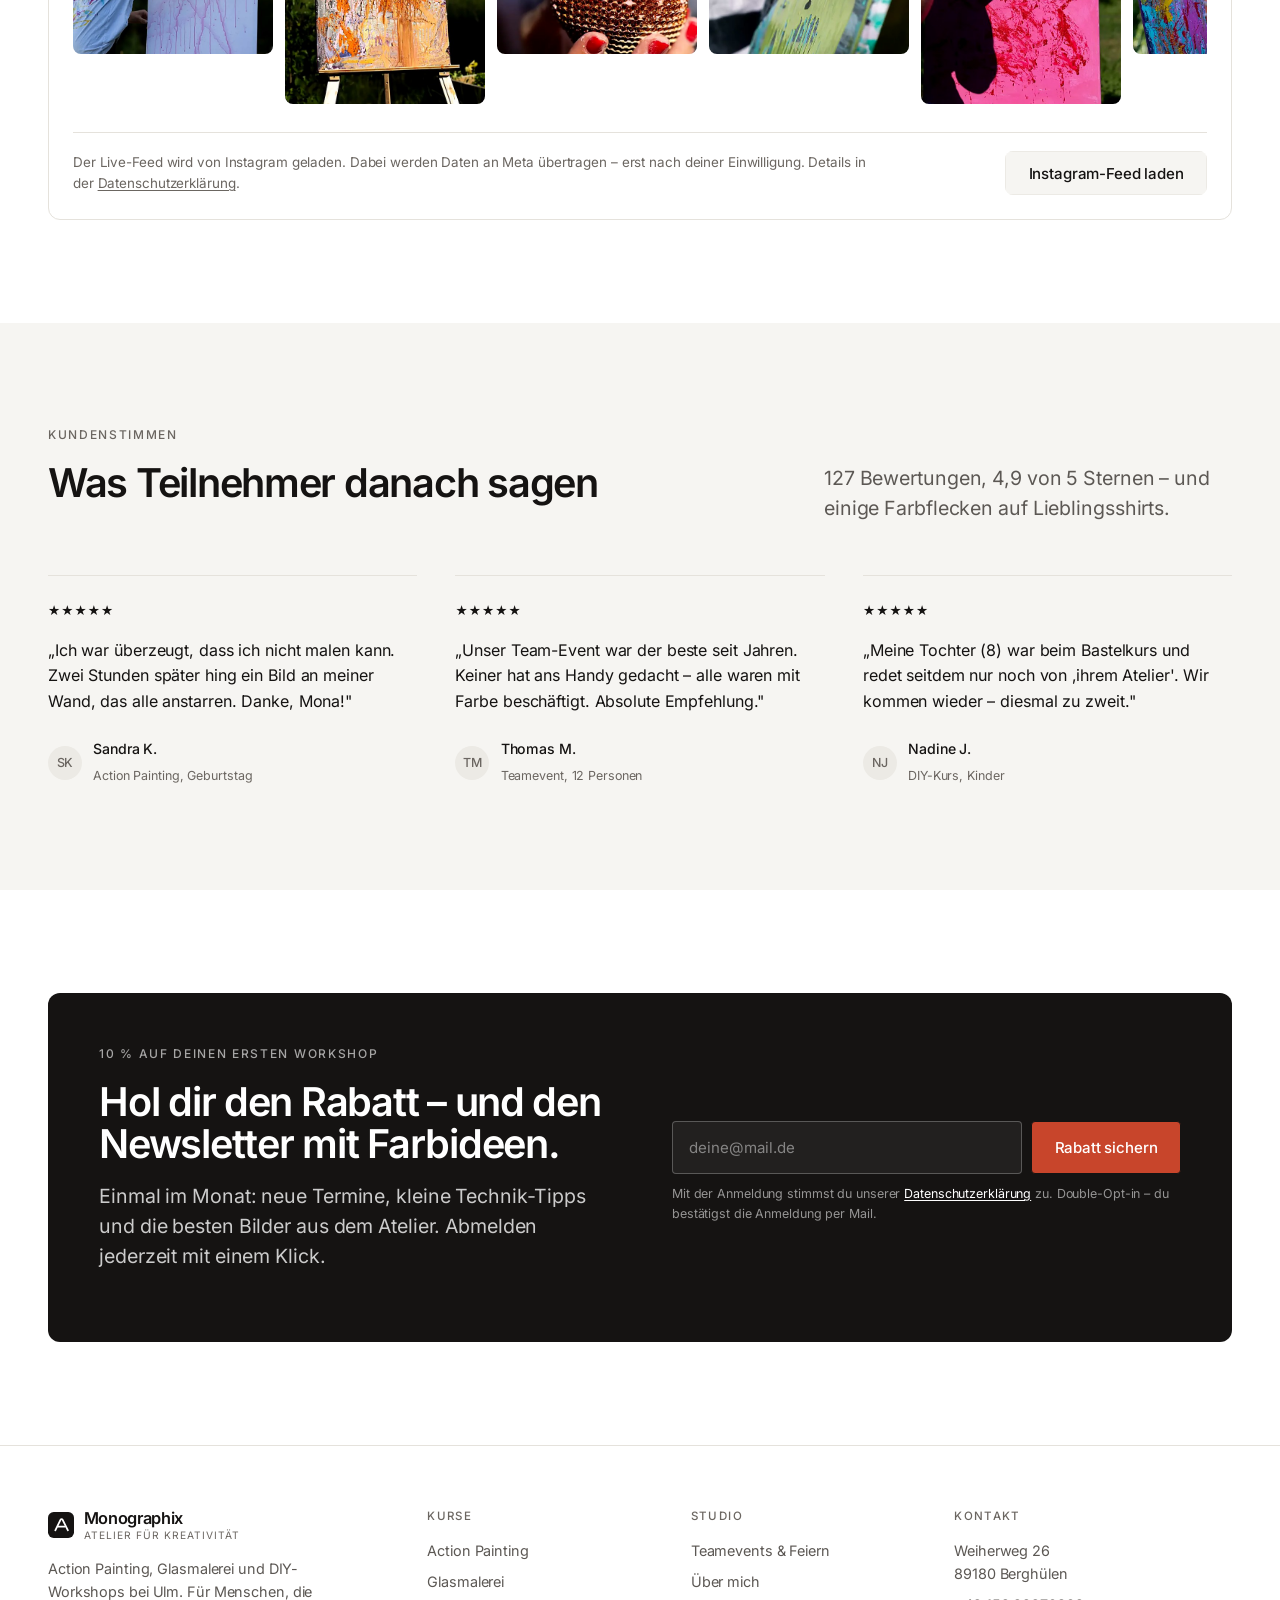
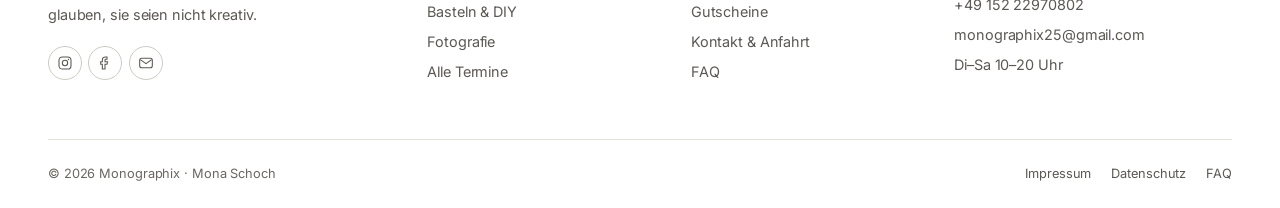
==== commit b4f52dce: "Live-URLs auf GitHub Pages umgestellt" ====
--- a/index.html
+++ b/index.html
@@ -5,7 +5,7 @@
 <meta name="viewport" content="width=device-width, initial-scale=1">
 <title>Monographix – Action Painting &amp; Kunstworkshops bei Ulm</title>
 <meta name="description" content="Action Painting, Glasmalerei, DIY-Workshops und Fotokurse im Atelier Monographix bei Ulm. Kleine Gruppen, alle Materialien inklusive, keine Vorkenntnisse nötig. Jetzt Platz sichern.">
-<link rel="canonical" href="https://www.monographix-studio.de/">
+<link rel="canonical" href="https://danielgloeckler.github.io/monographix-website/">
 <meta property="og:type" content="website">
 <meta property="og:title" content="Monographix – Lass deiner Kreativität freien Lauf">
 <meta property="og:description" content="Action Painting & Kunstworkshops bei Ulm: Farbe, Ruhe und ein Werk, das du mit nach Hause nimmst.">
@@ -23,7 +23,7 @@
   "@type": "ArtStudio",
   "name": "Monographix – Atelier für Action Painting & Kunstworkshops",
   "image": "assets/img/photos/hero.jpg",
-  "url": "https://www.monographix-studio.de/",
+  "url": "https://danielgloeckler.github.io/monographix-website/",
   "telephone": "+49 152 22970802",
   "email": "monographix25@gmail.com",
   "priceRange": "€€",
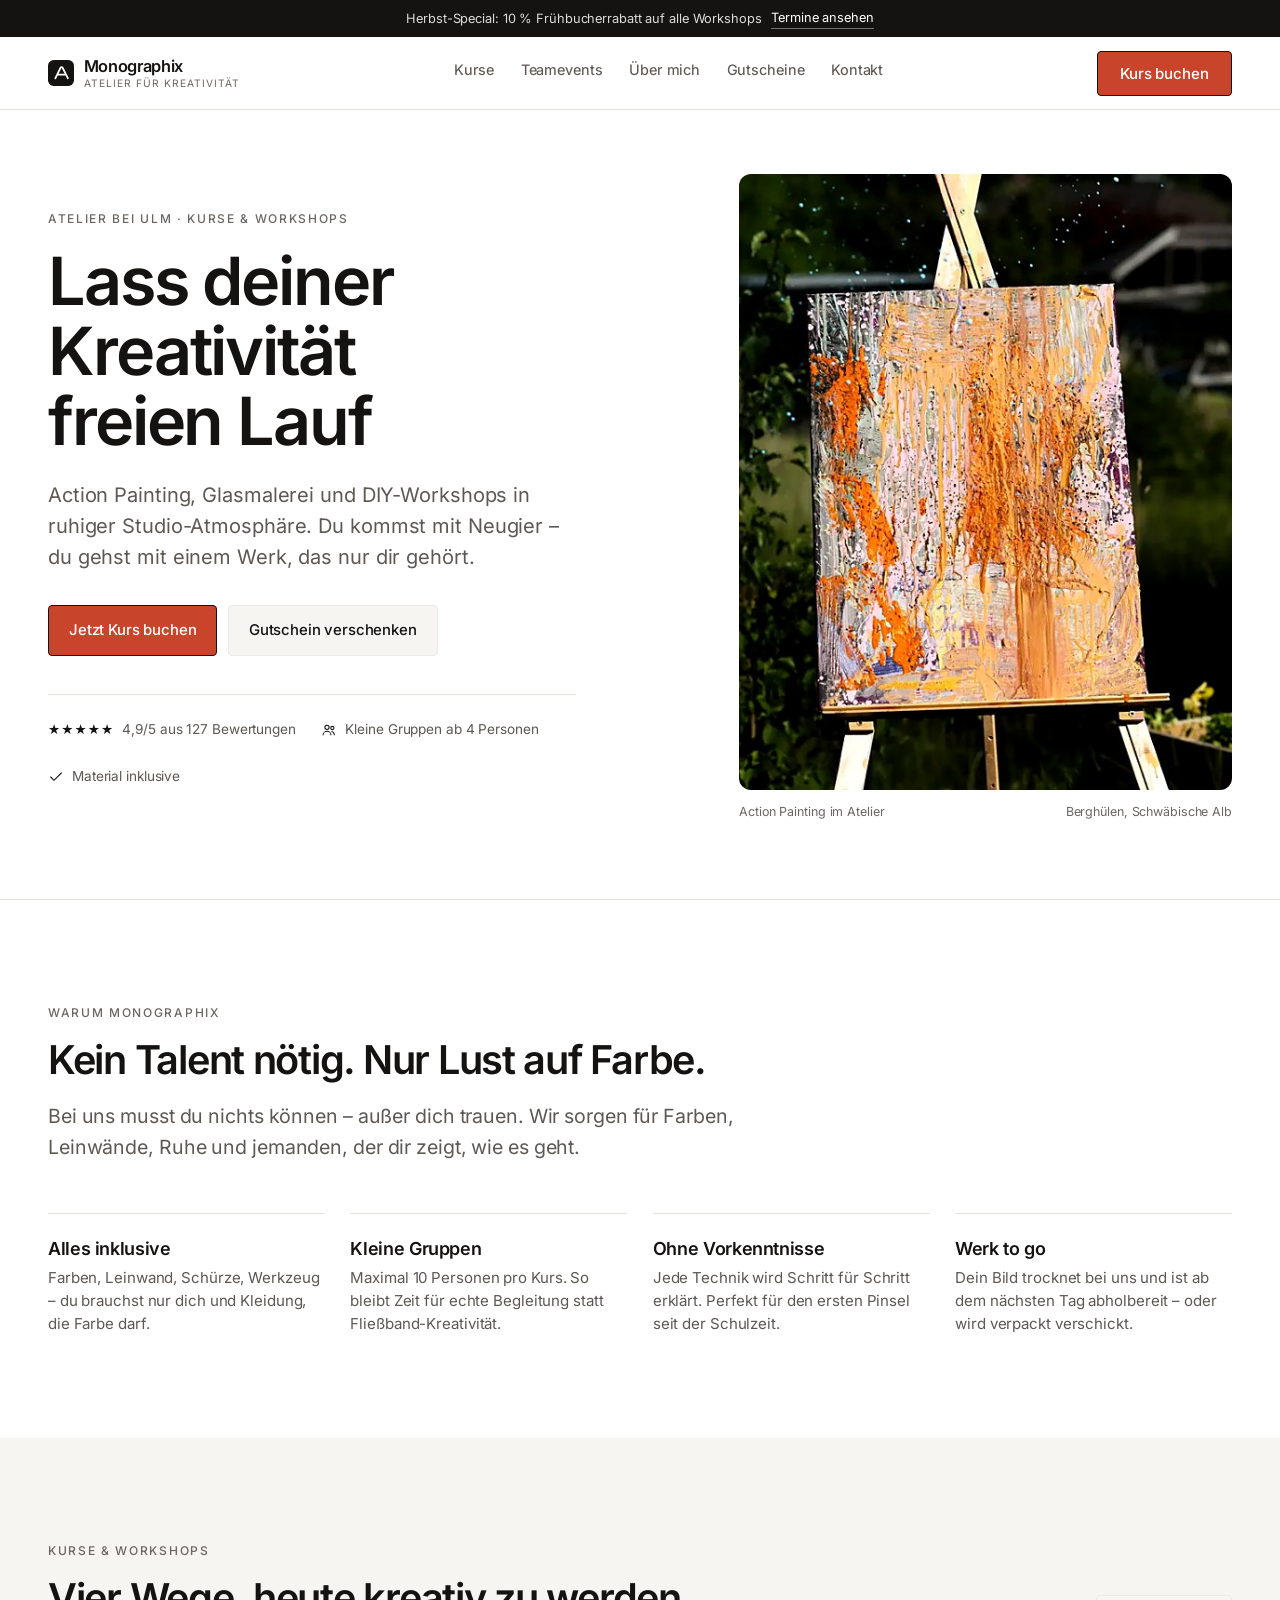
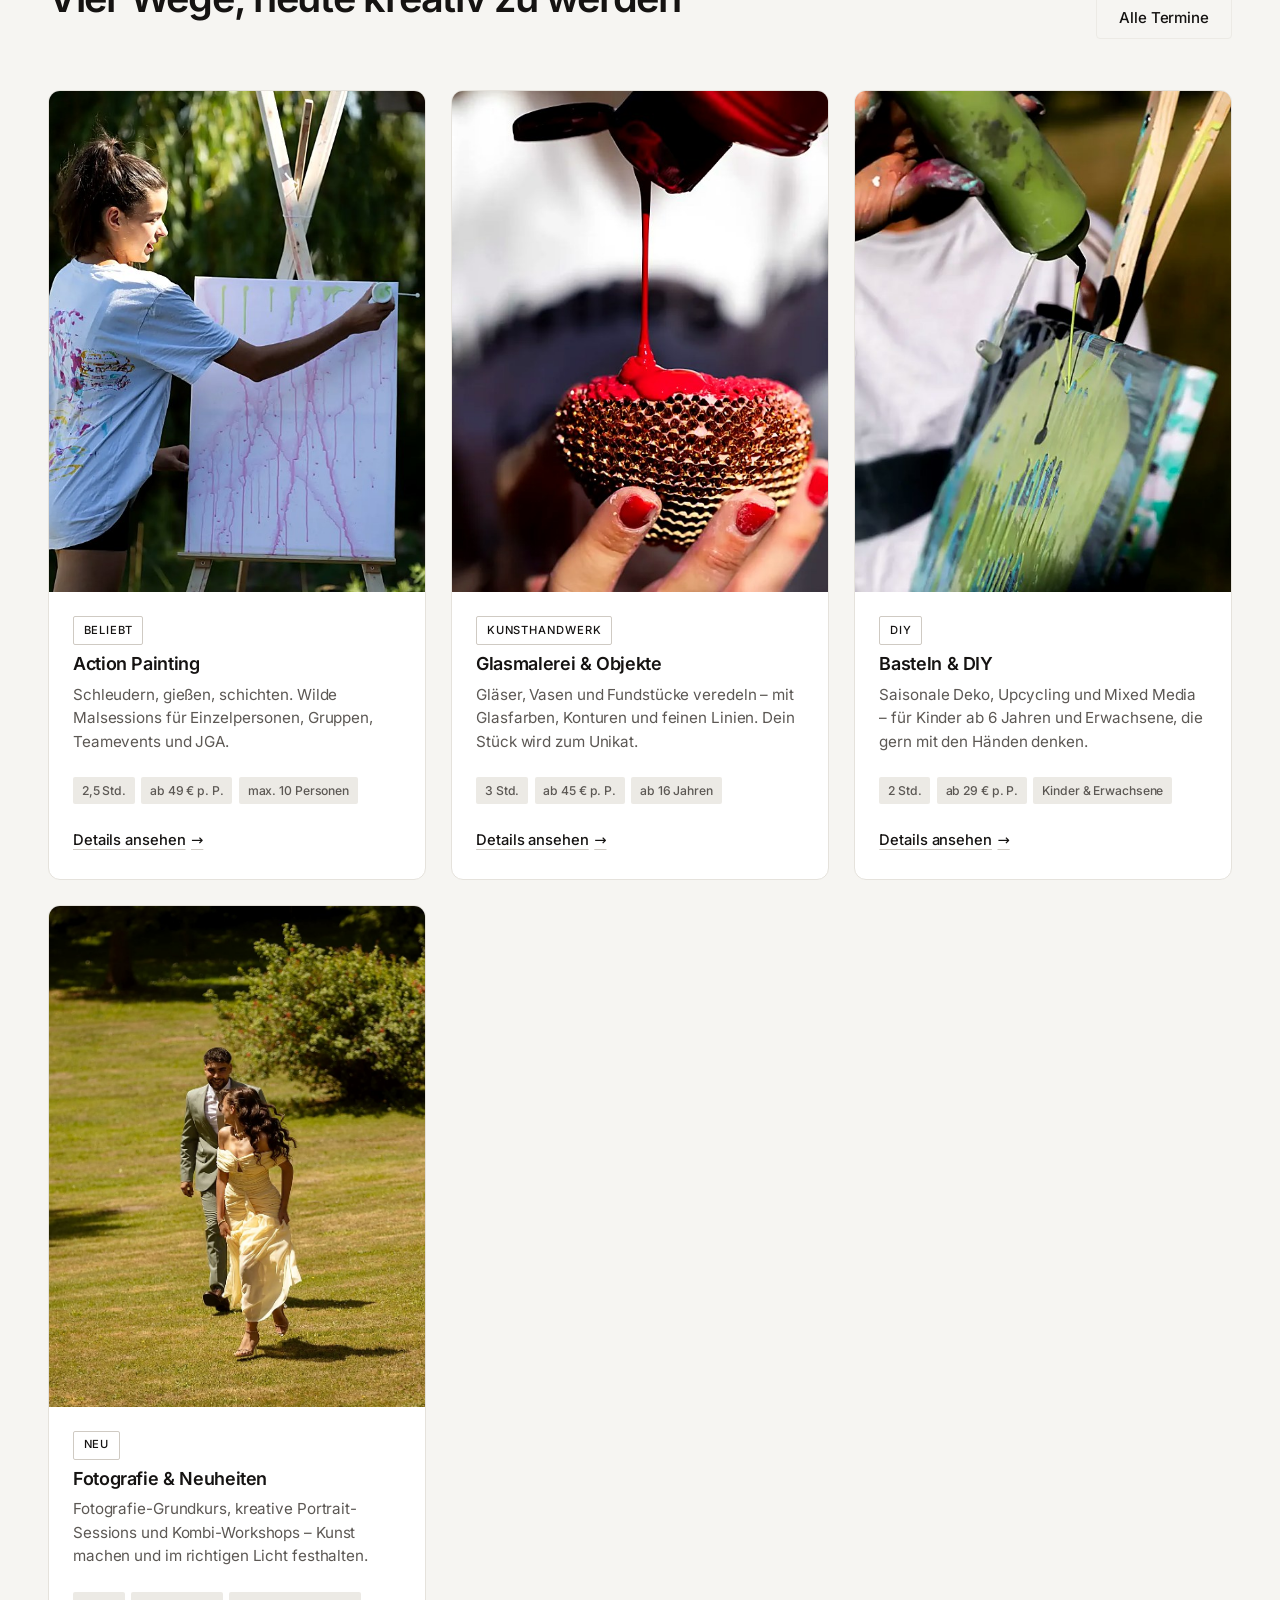
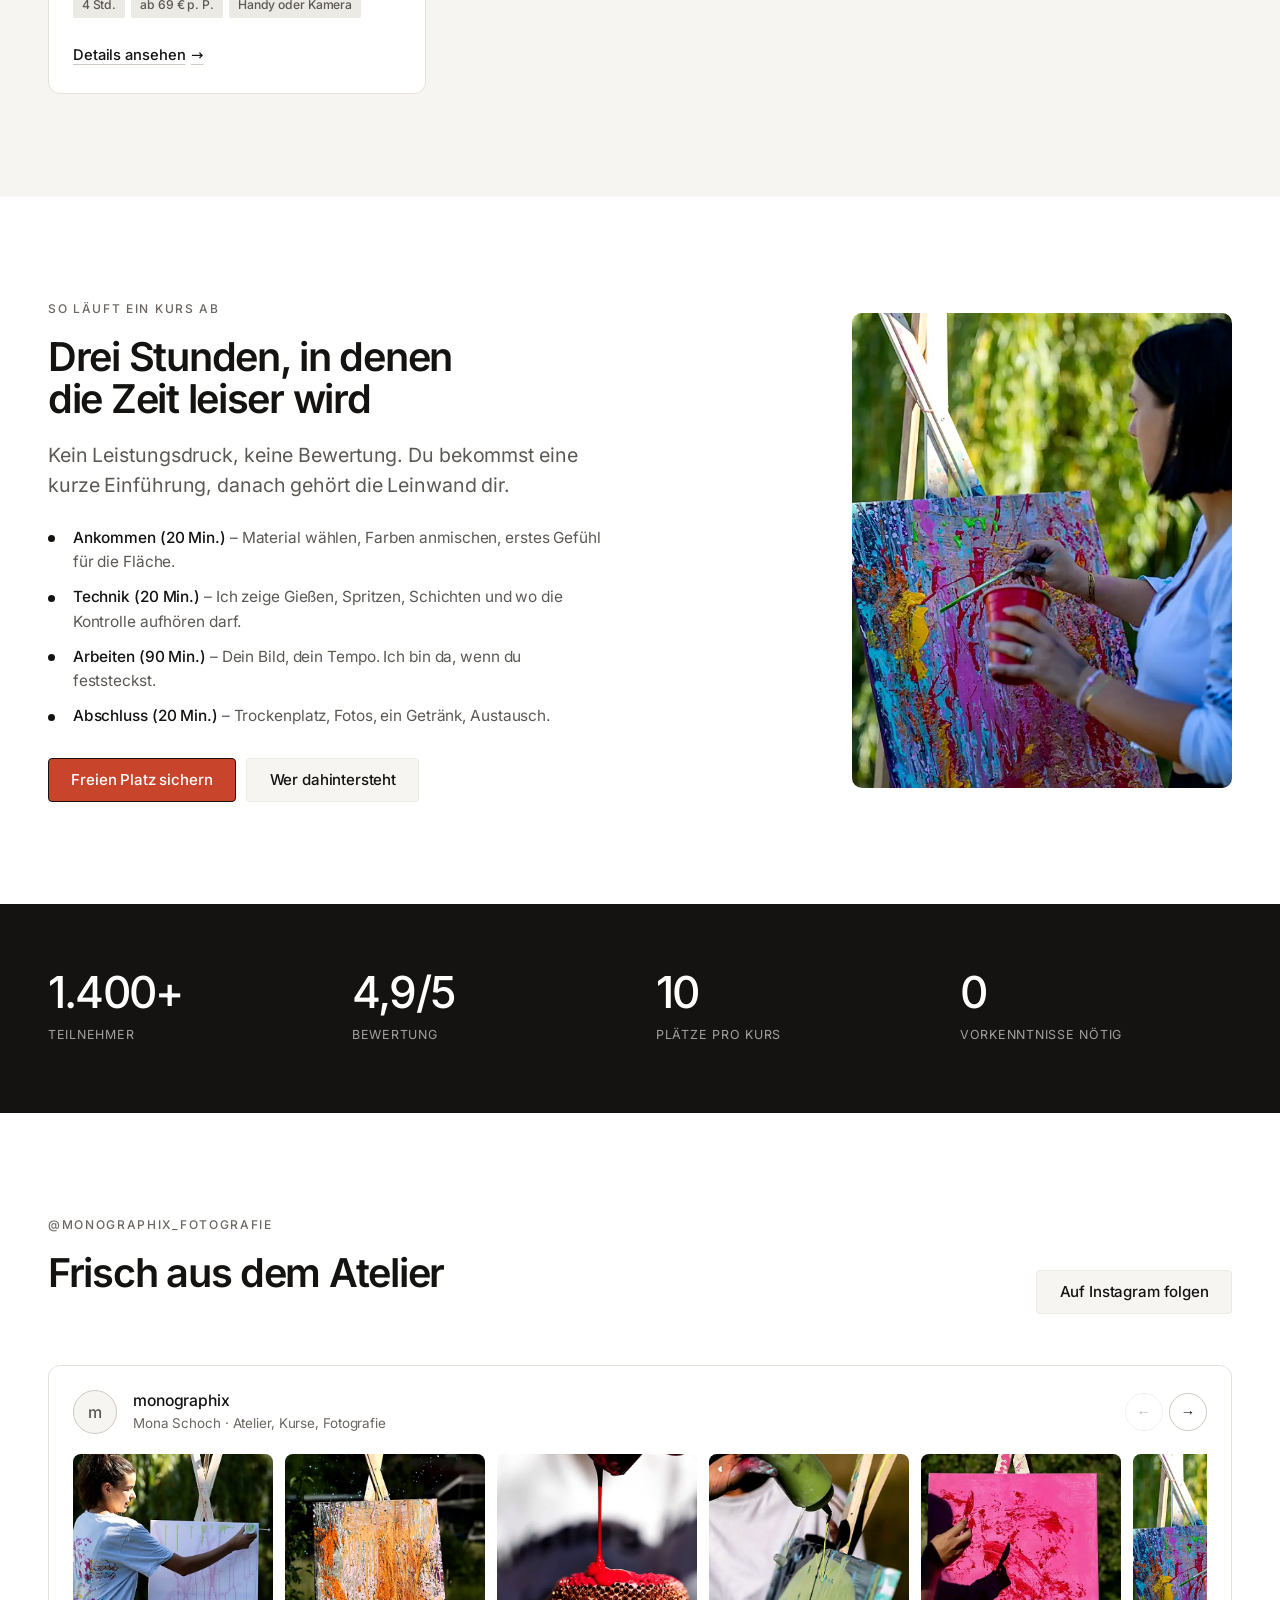
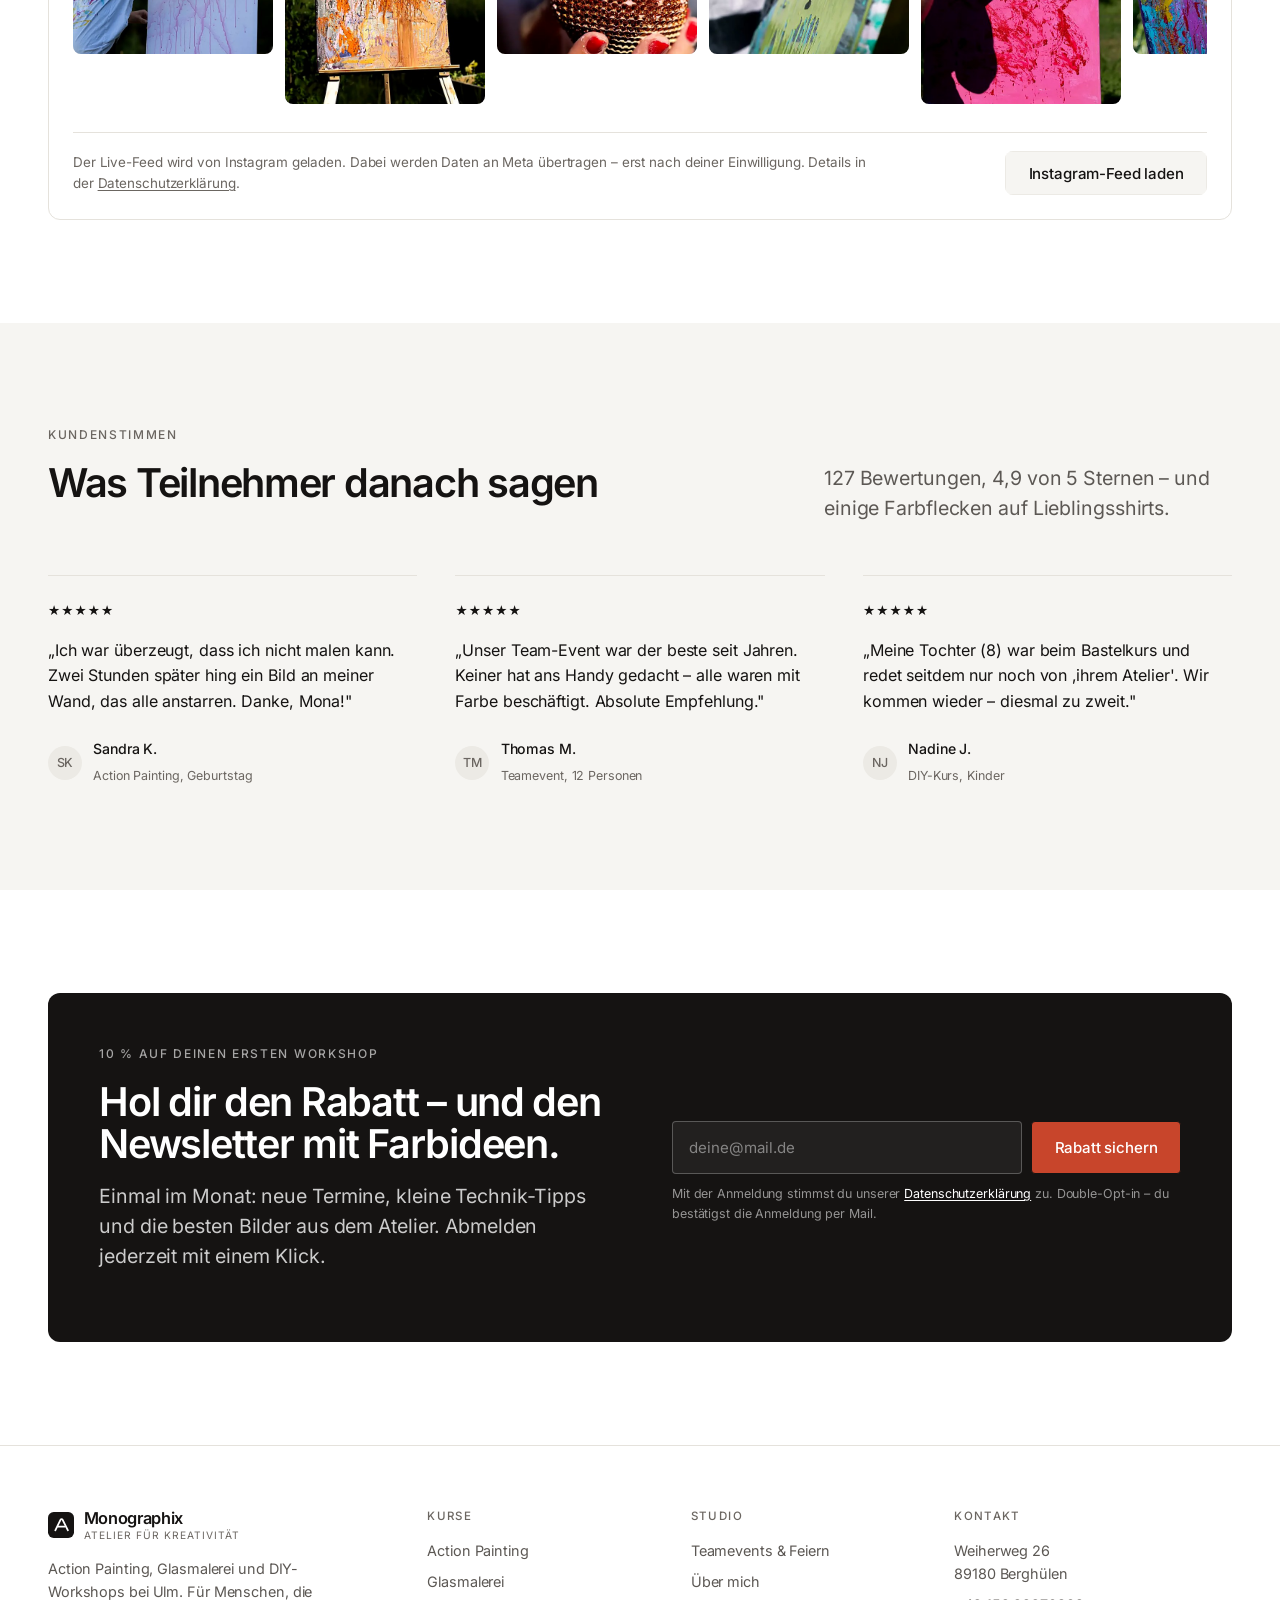
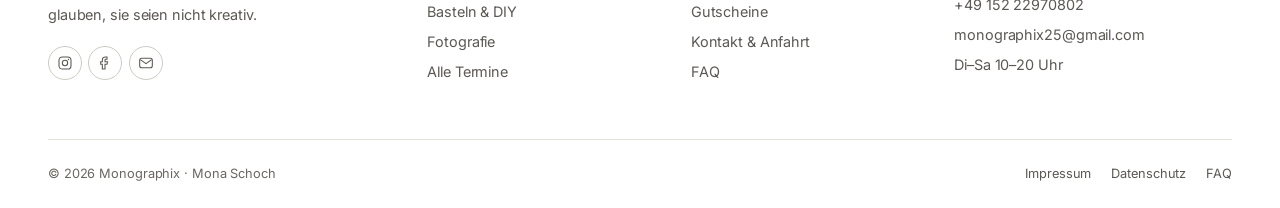
==== commit f2221498: "Primaere Live-Adresse: monographix25.github.io" ====
--- a/index.html
+++ b/index.html
@@ -5,7 +5,7 @@
 <meta name="viewport" content="width=device-width, initial-scale=1">
 <title>Monographix – Action Painting &amp; Kunstworkshops bei Ulm</title>
 <meta name="description" content="Action Painting, Glasmalerei, DIY-Workshops und Fotokurse im Atelier Monographix bei Ulm. Kleine Gruppen, alle Materialien inklusive, keine Vorkenntnisse nötig. Jetzt Platz sichern.">
-<link rel="canonical" href="https://danielgloeckler.github.io/monographix-website/">
+<link rel="canonical" href="https://monographix25.github.io/monographix-website/">
 <meta property="og:type" content="website">
 <meta property="og:title" content="Monographix – Lass deiner Kreativität freien Lauf">
 <meta property="og:description" content="Action Painting & Kunstworkshops bei Ulm: Farbe, Ruhe und ein Werk, das du mit nach Hause nimmst.">
@@ -23,7 +23,7 @@
   "@type": "ArtStudio",
   "name": "Monographix – Atelier für Action Painting & Kunstworkshops",
   "image": "assets/img/photos/hero.jpg",
-  "url": "https://danielgloeckler.github.io/monographix-website/",
+  "url": "https://monographix25.github.io/monographix-website/",
   "telephone": "+49 152 22970802",
   "email": "monographix25@gmail.com",
   "priceRange": "€€",
